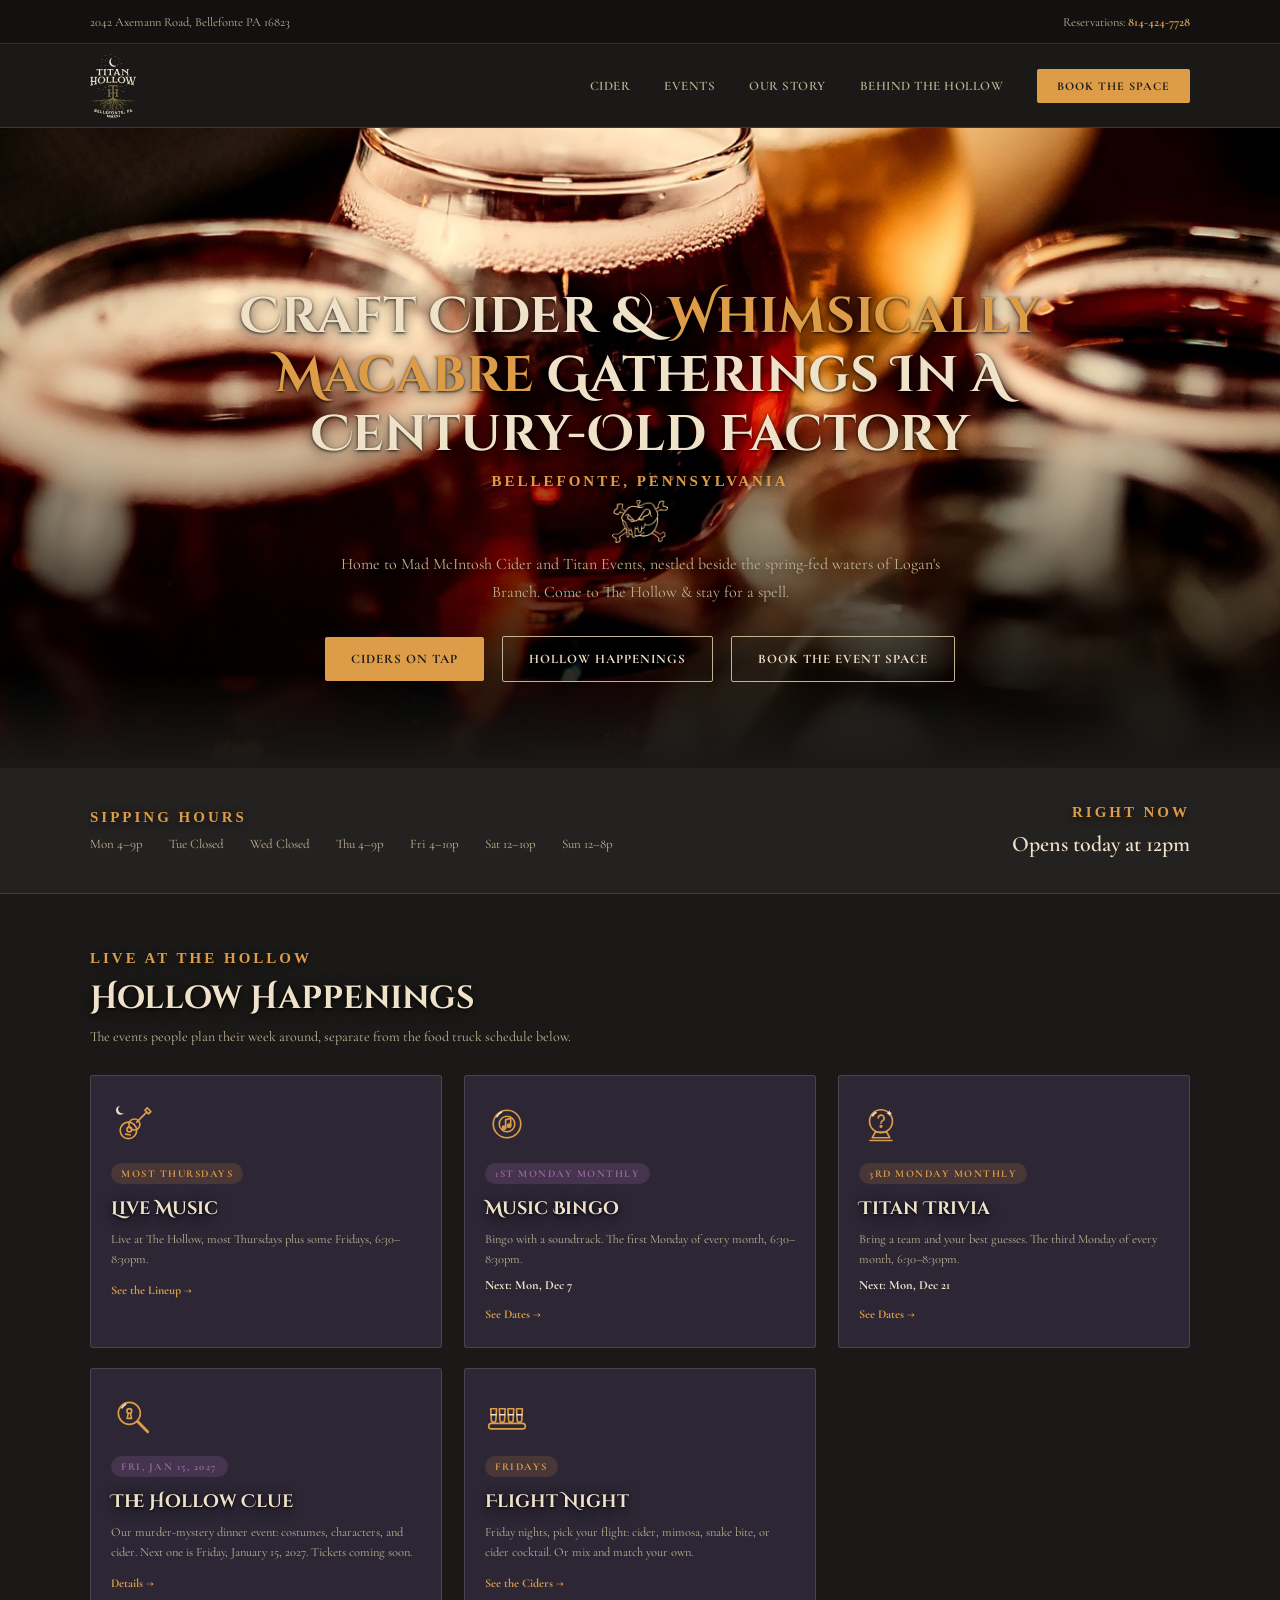
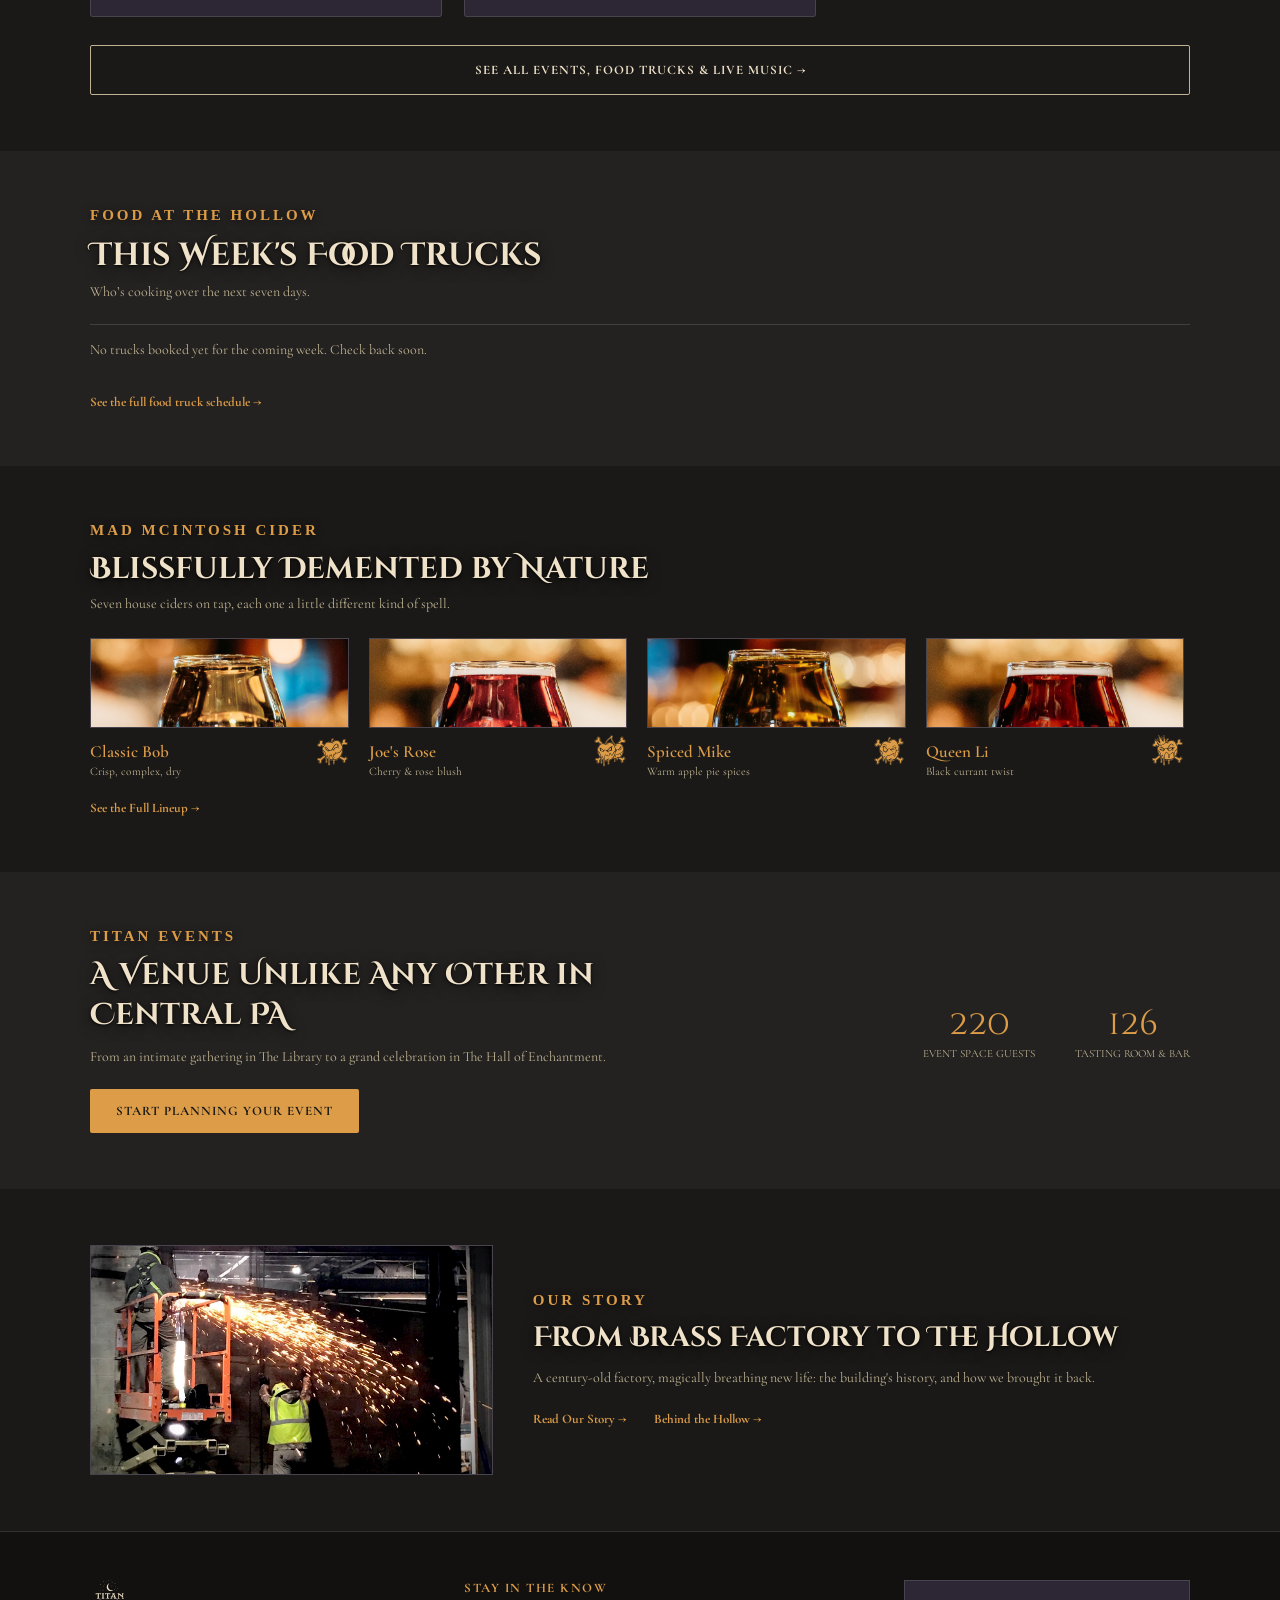
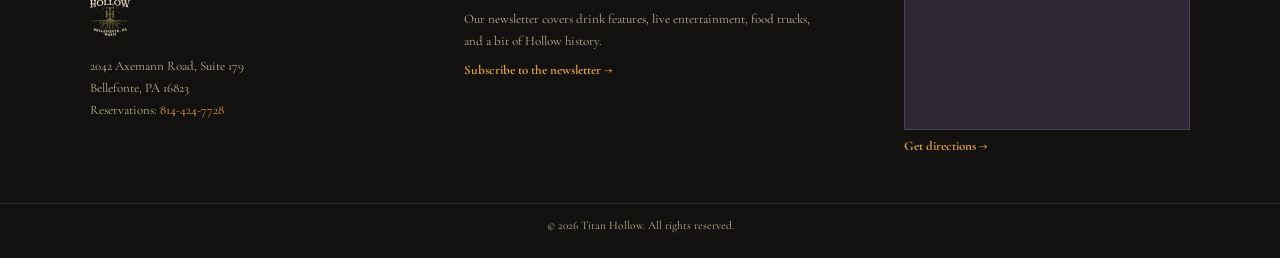
==== index.html @ 0eef4c67 "Food trucks: add Mama Martina's, Fatema's Kitchen, and Hearth & Harvest logos Co-Authored-By: Claude" ====
<!doctype html><html><head><meta charset="utf-8"><title>Titan Hollow | Home</title><meta name="robots" content="noindex, nofollow"><meta name="viewport" content="width=device-width, initial-scale=1">
    <style>
@import url('https://fonts.googleapis.com/css2?family=Cinzel+Decorative:wght@700&family=Cormorant+Garamond:ital,wght@0,400;0,600;1,400&family=IM+Fell+English+SC&display=swap');
* { box-sizing:border-box; margin:0; padding:0; }
html { background:#0d0d0c; }
body { font-family:'Cormorant Garamond', Georgia, serif; font-size:18px; background:#1a1917; color:#f0e2c9; width:1280px; margin:0 auto; }
.eyebrow { font-family:'IM Fell English SC', Georgia, serif; font-size:15px; letter-spacing:3px; text-transform:uppercase; color:#DC9C48; font-weight:700; margin-bottom:10px; text-shadow:0 2px 8px rgba(0,0,0,0.6); }
h1,h2,h3 { font-family:'Cinzel Decorative', Georgia, 'Times New Roman', serif; font-weight:700; color:#f0e2c9; text-shadow:0 3px 14px rgba(0,0,0,0.65), 0 1px 3px rgba(0,0,0,0.8); }
a { color:#DC9C48; text-decoration:none; }
.section { padding:56px 90px; overflow:hidden; }
.btn { display:inline-block; padding:14px 26px; border-radius:2px; font-size:13px; letter-spacing:1px; text-transform:uppercase; font-weight:700; cursor:pointer; }
.btn-solid { background:#DC9C48; color:#1a1917; }
.btn-outline { border:1.5px solid #BFB393; color:#f0e2c9; }
.tag { display:inline-block; font-size:10.5px; letter-spacing:1.5px; text-transform:uppercase; font-weight:700; padding:4px 10px; border-radius:20px; }
.tag-copper { background:rgba(201,133,62,0.18); color:#DC9C48; }
.tag-plum { background:rgba(154,102,166,0.22); color:#9A66A6; }
.imgbox { overflow:hidden; border:1px solid rgba(244,238,223,0.14); background:#2C2635; }
.imgbox img { width:100%; height:100%; object-fit:cover; display:block; }
.editnote { background:#DC9C48; color:#1a1917; text-align:center; font-size:12.5px; font-weight:700; padding:9px 20px; }
.editnote a { color:#1a1917; text-decoration:underline; }
</style><link rel="stylesheet" href="responsive.css"></head><body>
    <div style="height:44px; background:#121110; display:flex; align-items:center; justify-content:space-between;
                padding:0 90px; font-size:12.5px; color:#BFB393; border-bottom:1px solid rgba(244,238,223,0.14);">
      <div>2042 Axemann Road, Bellefonte PA 16823</div>
      <div>Reservations: <a href="tel:+18144247728" style="color:#DC9C48; font-weight:700;">814-424-7728</a></div>
    </div>
    <div style="height:84px; background:#1a1917; display:flex; align-items:center; justify-content:space-between;
                padding:0 90px; border-bottom:1px solid rgba(244,238,223,0.14);">
      <a href="home.html" style="display:flex; align-items:center;"><img src="images/titan-hollow-logo.svg" style="height:64px; width:auto;" alt="Titan Hollow"></a>
      <div style="display:flex; align-items:center;"><a href="cider.html" style="color:#BFB393; font-size:13px; letter-spacing:0.5px; text-transform:uppercase; font-weight:600; margin-right:34px;">Cider</a><a href="events.html" style="color:#BFB393; font-size:13px; letter-spacing:0.5px; text-transform:uppercase; font-weight:600; margin-right:34px;">Events</a><a href="our-story.html" style="color:#BFB393; font-size:13px; letter-spacing:0.5px; text-transform:uppercase; font-weight:600; margin-right:34px;">Our Story</a><a href="blog.html" style="color:#BFB393; font-size:13px; letter-spacing:0.5px; text-transform:uppercase; font-weight:600; margin-right:34px;">Behind the Hollow</a><a href="book.html" class="btn btn-solid" style="font-size:12px; padding:10px 20px;">Book the Space</a></div>
    </div>
<div style="position:relative; background-image:url('images/hero-home-warm.jpg'); background-size:cover; background-position:center; height:640px; padding:100px 90px 0;">
  <div style="position:absolute; inset:0; background:linear-gradient(180deg, rgba(0,0,0,0) 0%, rgba(0,0,0,0) 42%, rgba(0,0,0,0.82) 85%, #1a1917 100%);"></div>
  <div style="position:relative; text-align:center; max-width:820px; margin:60px auto 0;">
    <h1 style="font-size:50px; line-height:1.18; margin-bottom:8px;">
      Craft Cider &amp; <span style="color:#DC9C48;">Whimsically Macabre</span> Gatherings In A Century-Old Factory
    </h1>
    <div class="eyebrow" style="text-align:center; margin:6px 0 10px;">Bellefonte, Pennsylvania</div>
    <img src="images/mad-mcintosh-emblem-parchment.png" alt="" style="width:56px; height:auto; margin:0 auto 8px; display:block; filter:drop-shadow(0 3px 10px rgba(0,0,0,0.6));">
    <p style="font-size:16px; color:#BFB393; line-height:1.7; max-width:600px; margin:0 auto 30px; text-shadow:0 2px 8px rgba(0,0,0,0.6);">
      Home to Mad McIntosh Cider and Titan Events, nestled beside the spring-fed waters of Logan's Branch.
      Come to The Hollow &amp; stay for a spell.
    </p>
    <div>
      <a href="cider.html" class="btn btn-solid" style="margin-right:14px;">Ciders on Tap</a>
      <a href="events.html" class="btn btn-outline" style="margin-right:14px;">Hollow Happenings</a>
      <a href="book.html" class="btn btn-outline">Book the Event Space</a>
    </div>
  </div>
</div>
<div class="section" style="padding-top:40px; padding-bottom:36px;">
  <div class="eyebrow">Tickets On Sale</div>
  <h2 style="font-size:28px; margin-bottom:20px;">Don&rsquo;t Miss These Nights</h2>
  <div id="tickets-row" style="display:flex; flex-wrap:wrap; gap:20px 2%;"></div>
</div>
<div style="background:#242220; display:flex; align-items:center; padding:36px 90px; border-bottom:1px solid rgba(244,238,223,0.14);">
  <div style="width:50%;">
    <div class="eyebrow">Sipping Hours</div>
    <div style="display:flex; gap:26px; font-size:13px; color:#BFB393;">
      <div>Mon 4&ndash;9p</div><div>Tue Closed</div><div>Wed Closed</div>
      <div>Thu 4&ndash;9p</div><div>Fri 4&ndash;10p</div><div>Sat 12&ndash;10p</div><div>Sun 12&ndash;8p</div>
    </div>
  </div>
  <div style="width:50%; text-align:right;">
    <div class="eyebrow">Right Now</div>
    <div style="font-family:'Cormorant Garamond', Georgia, serif; font-weight:600; font-size:22px;" id="right-now">Open today until 9:00pm</div>
  </div>
</div>
<div class="section">
  <div class="eyebrow">Live at The Hollow</div>
  <h2 style="font-size:32px; margin-bottom:8px;">Hollow Happenings</h2>
  <p style="color:#BFB393; font-size:14px; margin-bottom:30px;">The events people plan their week around, separate from the food truck schedule below.</p>
  <div style="display:flex; gap:20px 2%; flex-wrap:wrap;">
    <div data-date="2026-10-24" style="width:32%; background:#2C2635; border:1px solid rgba(244,238,223,0.14); padding:26px 20px; border-radius:3px;">
      <img src="images/icons/cauldron.svg" alt="" style="width:44px; height:44px; display:block; margin-bottom:14px;">
      <span class="tag tag-plum">Sat, Oct 24</span>
      <h3 style="font-size:18px; margin:12px 0 8px;">A Very Mad Hollow-een Party</h3>
      <p style="font-size:12.5px; color:#BFB393; line-height:1.6; margin-bottom:14px;">The Hollow&rsquo;s biggest night of the year. Saturday, October 24, 6&ndash;10pm. Tickets $20, 21+.</p>
      <a href="https://order.rezku.com/titanhollow" target="_blank" rel="noopener" style="display:inline-block; font-size:12px; color:#DC9C48; font-weight:700; margin-right:16px;">Get Tickets &rarr;</a><a href="events.html#halloween" style="display:inline-block; font-size:12px; color:#DC9C48; font-weight:700;">Details &rarr;</a>
    </div>
    <div style="width:32%; background:#2C2635; border:1px solid rgba(244,238,223,0.14); padding:26px 20px; border-radius:3px;">
      <img src="images/icons/guitar.svg" alt="" style="width:44px; height:44px; display:block; margin-bottom:14px;">
      <span class="tag tag-copper">Most Thursdays</span>
      <h3 style="font-size:18px; margin:12px 0 8px;">Live Music</h3>
      <p style="font-size:12.5px; color:#BFB393; line-height:1.6; margin-bottom:14px;">Live at The Hollow, most Thursdays plus some Fridays, 6:30&ndash;8:30pm.</p>
      <a href="events.html#lineup" style="display:block; font-size:12px; color:#DC9C48; font-weight:700;">See the Lineup &rarr;</a>
    </div>
    <div data-recur="1" style="width:32%; background:#2C2635; border:1px solid rgba(244,238,223,0.14); padding:26px 20px; border-radius:3px;">
      <img src="images/icons/bingo.svg" alt="" style="width:44px; height:44px; display:block; margin-bottom:14px;">
      <span class="tag tag-plum">1st Monday Monthly</span>
      <h3 style="font-size:18px; margin:12px 0 8px;">Music Bingo</h3>
      <p style="font-size:12.5px; color:#BFB393; line-height:1.6; margin-bottom:14px;">Bingo with a soundtrack. The first Monday of every month, 6:30&ndash;8:30pm.</p><p class="next-date" style="font-size:12.5px; color:#f0e2c9; font-weight:700; margin:-6px 0 14px;"></p>
      <a href="events.html#upcoming" style="display:block; font-size:12px; color:#DC9C48; font-weight:700;">See Dates &rarr;</a>
    </div>
    <div data-recur="3" style="width:32%; background:#2C2635; border:1px solid rgba(244,238,223,0.14); padding:26px 20px; border-radius:3px;">
      <img src="images/icons/crystal-ball.svg" alt="" style="width:44px; height:44px; display:block; margin-bottom:14px;">
      <span class="tag tag-copper">3rd Monday Monthly</span>
      <h3 style="font-size:18px; margin:12px 0 8px;">Titan Trivia</h3>
      <p style="font-size:12.5px; color:#BFB393; line-height:1.6; margin-bottom:14px;">Bring a team and your best guesses. The third Monday of every month, 6:30&ndash;8:30pm.</p><p class="next-date" style="font-size:12.5px; color:#f0e2c9; font-weight:700; margin:-6px 0 14px;"></p>
      <a href="events.html#upcoming" style="display:block; font-size:12px; color:#DC9C48; font-weight:700;">See Dates &rarr;</a>
    </div>
    <div style="width:32%; background:#2C2635; border:1px solid rgba(244,238,223,0.14); padding:26px 20px; border-radius:3px;">
      <img src="images/icons/magnifier.svg" alt="" style="width:44px; height:44px; display:block; margin-bottom:14px;">
      <span class="tag tag-plum">Fri, Jan 15, 2027</span>
      <h3 style="font-size:18px; margin:12px 0 8px;">The Hollow Clue</h3>
      <p style="font-size:12.5px; color:#BFB393; line-height:1.6; margin-bottom:14px;">Our murder-mystery dinner event: costumes, characters, and cider. Next one is Friday, January 15, 2027. Tickets coming soon.</p>
      <a href="events.html#upcoming" style="display:block; font-size:12px; color:#DC9C48; font-weight:700;">Details &rarr;</a>
    </div>
    <div style="width:32%; background:#2C2635; border:1px solid rgba(244,238,223,0.14); padding:26px 20px; border-radius:3px;">
      <img src="images/icons/flight.svg" alt="" style="width:44px; height:44px; display:block; margin-bottom:14px;">
      <span class="tag tag-copper">Fridays</span>
      <h3 style="font-size:18px; margin:12px 0 8px;">Flight Night</h3>
      <p style="font-size:12.5px; color:#BFB393; line-height:1.6; margin-bottom:14px;">Friday nights, pick your flight: cider, mimosa, snake bite, or cider cocktail. Or mix and match your own.</p>
      <a href="cider.html" style="display:block; font-size:12px; color:#DC9C48; font-weight:700;">See the Ciders &rarr;</a>
    </div>
  </div>
  <a href="events.html" class="btn btn-outline" style="display:block; text-align:center; margin-top:28px; padding:16px;">See All Events, Food Trucks &amp; Live Music &rarr;</a>
</div>
<script>
/* Fill in the next date for monthly events: data-recur="1" = 1st Monday, "3" = 3rd Monday. */
(function(){
  var t = new Date(new Date().toLocaleString('en-US',{timeZone:'America/New_York'}));
  var today = new Date(t.getFullYear(), t.getMonth(), t.getDate());
  function nthMonday(y, m, n){ var d = new Date(y, m, 1); d.setDate(1 + ((8 - d.getDay()) % 7) + (n - 1) * 7); return d; }
  document.querySelectorAll('[data-recur]').forEach(function(card){
    var n = +card.getAttribute('data-recur'), y = today.getFullYear(), m = today.getMonth(), d = nthMonday(y, m, n);
    if (d < today) d = nthMonday(y, m + 1, n);
    var label = d.getTime() === today.getTime() ? 'Tonight' : d.toLocaleDateString('en-US', {weekday:'short', month:'short', day:'numeric'});
    card.querySelector('.next-date').textContent = 'Next: ' + label;
  });
  var ymd = today.getFullYear() + '-' + String(today.getMonth()+1).padStart(2,'0') + '-' + String(today.getDate()).padStart(2,'0');
  document.querySelectorAll('.section > div > [data-date]').forEach(function(el){ if (el.getAttribute('data-date') < ymd) el.style.display = 'none'; });
})();
</script>
<div class="section" style="background:#242220;" id="food-trucks">
  <div class="eyebrow">Food at The Hollow</div>
  <h2 style="font-size:32px; margin-bottom:6px;">This Week's Food Trucks</h2>
  <p style="color:#BFB393; font-size:14px; margin-bottom:24px;">Who&rsquo;s cooking over the next seven days.</p>
  <div style="border-top:1px solid rgba(244,238,223,0.14);">
    <div data-logo="images/truck-gourmet-griddle.jpg" data-date="2026-10-01" style="display:flex; align-items:center; padding:16px 0; border-bottom:1px solid rgba(244,238,223,0.14);">
      <div style="width:20%; font-size:12px; color:#BFB393; text-transform:uppercase; letter-spacing:1px;">Thu, Oct 1</div>
      <div style="width:55%; font-size:16px; font-weight:700; color:#f0e2c9;"><a href="https://gourmetgriddleco.com/" target="_blank" rel="noopener" style="color:#f0e2c9;">Gourmet Griddle Co. <span style="font-size:12px; color:#DC9C48;">&#8599;</span></a></div>
      <div style="width:25%; font-size:13px; color:#BFB393; text-align:right;">4&ndash;8pm</div>
    </div>
    <div data-logo="images/truck-gourmet-griddle.jpg" data-date="2026-10-02" style="display:flex; align-items:center; padding:16px 0; border-bottom:1px solid rgba(244,238,223,0.14);">
      <div style="width:20%; font-size:12px; color:#BFB393; text-transform:uppercase; letter-spacing:1px;">Fri, Oct 2</div>
      <div style="width:55%; font-size:16px; font-weight:700; color:#f0e2c9;"><a href="https://gourmetgriddleco.com/" target="_blank" rel="noopener" style="color:#f0e2c9;">Gourmet Griddle Co. <span style="font-size:12px; color:#DC9C48;">&#8599;</span></a></div>
      <div style="width:25%; font-size:13px; color:#BFB393; text-align:right;">4&ndash;8:30pm</div>
    </div>
    <div data-logo="images/truck-gourmet-griddle.jpg" data-date="2026-10-03" style="display:flex; align-items:center; padding:16px 0; border-bottom:1px solid rgba(244,238,223,0.14);">
      <div style="width:20%; font-size:12px; color:#BFB393; text-transform:uppercase; letter-spacing:1px;">Sat, Oct 3</div>
      <div style="width:55%; font-size:16px; font-weight:700; color:#f0e2c9;"><a href="https://gourmetgriddleco.com/" target="_blank" rel="noopener" style="color:#f0e2c9;">Gourmet Griddle Co. <span style="font-size:12px; color:#DC9C48;">&#8599;</span></a></div>
      <div style="width:25%; font-size:13px; color:#BFB393; text-align:right;">12&ndash;9pm</div>
    </div>
    <div data-logo="images/truck-gourmet-griddle.jpg" data-date="2026-10-04" style="display:flex; align-items:center; padding:16px 0; border-bottom:1px solid rgba(244,238,223,0.14);">
      <div style="width:20%; font-size:12px; color:#BFB393; text-transform:uppercase; letter-spacing:1px;">Sun, Oct 4</div>
      <div style="width:55%; font-size:16px; font-weight:700; color:#f0e2c9;"><a href="https://gourmetgriddleco.com/" target="_blank" rel="noopener" style="color:#f0e2c9;">Gourmet Griddle Co. <span style="font-size:12px; color:#DC9C48;">&#8599;</span></a></div>
      <div style="width:25%; font-size:13px; color:#BFB393; text-align:right;">12&ndash;6pm</div>
    </div>
    <div data-logo="images/truck-gourmet-griddle.jpg" data-date="2026-10-05" style="display:flex; align-items:center; padding:16px 0; border-bottom:1px solid rgba(244,238,223,0.14);">
      <div style="width:20%; font-size:12px; color:#BFB393; text-transform:uppercase; letter-spacing:1px;">Mon, Oct 5</div>
      <div style="width:55%; font-size:16px; font-weight:700; color:#f0e2c9;"><a href="https://gourmetgriddleco.com/" target="_blank" rel="noopener" style="color:#f0e2c9;">Gourmet Griddle Co. <span style="font-size:12px; color:#DC9C48;">&#8599;</span></a></div>
      <div style="width:25%; font-size:13px; color:#BFB393; text-align:right;">4&ndash;8:30pm</div>
    </div>
    <div data-logo="images/truck-mama-martinas.jpg" data-date="2026-10-08" style="display:flex; align-items:center; padding:16px 0; border-bottom:1px solid rgba(244,238,223,0.14);">
      <div style="width:20%; font-size:12px; color:#BFB393; text-transform:uppercase; letter-spacing:1px;">Thu, Oct 8</div>
      <div style="width:55%; font-size:16px; font-weight:700; color:#f0e2c9;"><a href="https://www.facebook.com/p/Mama-Martinas-LLC-61567149704182/" target="_blank" rel="noopener" style="color:#f0e2c9;">Mama Martina&rsquo;s <span style="font-size:12px; color:#DC9C48;">&#8599;</span></a></div>
      <div style="width:25%; font-size:13px; color:#BFB393; text-align:right;">4&ndash;9pm</div>
    </div>
    <div data-logo="images/truck-mama-martinas.jpg" data-date="2026-10-09" style="display:flex; align-items:center; padding:16px 0; border-bottom:1px solid rgba(244,238,223,0.14);">
      <div style="width:20%; font-size:12px; color:#BFB393; text-transform:uppercase; letter-spacing:1px;">Fri, Oct 9</div>
      <div style="width:55%; font-size:16px; font-weight:700; color:#f0e2c9;"><a href="https://www.facebook.com/p/Mama-Martinas-LLC-61567149704182/" target="_blank" rel="noopener" style="color:#f0e2c9;">Mama Martina&rsquo;s <span style="font-size:12px; color:#DC9C48;">&#8599;</span></a></div>
      <div style="width:25%; font-size:13px; color:#BFB393; text-align:right;">4&ndash;9pm</div>
    </div>
    <div data-logo="images/truck-fatemas-kitchen.jpg" data-date="2026-10-10" style="display:flex; align-items:center; padding:16px 0; border-bottom:1px solid rgba(244,238,223,0.14);">
      <div style="width:20%; font-size:12px; color:#BFB393; text-transform:uppercase; letter-spacing:1px;">Sat, Oct 10</div>
      <div style="width:55%; font-size:16px; font-weight:700; color:#f0e2c9;"><a href="https://www.facebook.com/p/Fatemas-Kitchen-61567708496207/" target="_blank" rel="noopener" style="color:#f0e2c9;">Fatema&rsquo;s Kitchen <span style="font-size:12px; color:#DC9C48;">&#8599;</span></a></div>
      <div style="width:25%; font-size:13px; color:#BFB393; text-align:right;">12&ndash;8pm</div>
    </div>
    <div data-logo="images/truck-gourmet-griddle.jpg" data-date="2026-10-12" style="display:flex; align-items:center; padding:16px 0; border-bottom:1px solid rgba(244,238,223,0.14);">
      <div style="width:20%; font-size:12px; color:#BFB393; text-transform:uppercase; letter-spacing:1px;">Mon, Oct 12</div>
      <div style="width:55%; font-size:16px; font-weight:700; color:#f0e2c9;"><a href="https://gourmetgriddleco.com/" target="_blank" rel="noopener" style="color:#f0e2c9;">Gourmet Griddle Co. <span style="font-size:12px; color:#DC9C48;">&#8599;</span></a></div>
      <div style="width:25%; font-size:13px; color:#BFB393; text-align:right;">4&ndash;9pm</div>
    </div>
    <div data-date="2026-10-15" style="display:flex; align-items:center; padding:16px 0; border-bottom:1px solid rgba(244,238,223,0.14);">
      <div style="width:20%; font-size:12px; color:#BFB393; text-transform:uppercase; letter-spacing:1px;">Thu, Oct 15</div>
      <div style="width:55%; font-size:16px; font-weight:700; color:#f0e2c9;">Slim&rsquo;s Kitchen</div>
      <div style="width:25%; font-size:13px; color:#BFB393; text-align:right;">5&ndash;9pm</div>
    </div>
    <div data-logo="images/truck-fatemas-kitchen.jpg" data-date="2026-10-17" style="display:flex; align-items:center; padding:16px 0; border-bottom:1px solid rgba(244,238,223,0.14);">
      <div style="width:20%; font-size:12px; color:#BFB393; text-transform:uppercase; letter-spacing:1px;">Sat, Oct 17</div>
      <div style="width:55%; font-size:16px; font-weight:700; color:#f0e2c9;"><a href="https://www.facebook.com/p/Fatemas-Kitchen-61567708496207/" target="_blank" rel="noopener" style="color:#f0e2c9;">Fatema&rsquo;s Kitchen <span style="font-size:12px; color:#DC9C48;">&#8599;</span></a></div>
      <div style="width:25%; font-size:13px; color:#BFB393; text-align:right;">12&ndash;5pm</div>
    </div>
    <div data-logo="images/truck-gourmet-griddle.jpg" data-date="2026-10-18" style="display:flex; align-items:center; padding:16px 0; border-bottom:1px solid rgba(244,238,223,0.14);">
      <div style="width:20%; font-size:12px; color:#BFB393; text-transform:uppercase; letter-spacing:1px;">Sun, Oct 18</div>
      <div style="width:55%; font-size:16px; font-weight:700; color:#f0e2c9;"><a href="https://gourmetgriddleco.com/" target="_blank" rel="noopener" style="color:#f0e2c9;">Gourmet Griddle Co. <span style="font-size:12px; color:#DC9C48;">&#8599;</span></a></div>
      <div style="width:25%; font-size:13px; color:#BFB393; text-align:right;">12&ndash;6pm</div>
    </div>
    <div data-logo="images/truck-gourmet-griddle.jpg" data-date="2026-10-19" style="display:flex; align-items:center; padding:16px 0; border-bottom:1px solid rgba(244,238,223,0.14);">
      <div style="width:20%; font-size:12px; color:#BFB393; text-transform:uppercase; letter-spacing:1px;">Mon, Oct 19</div>
      <div style="width:55%; font-size:16px; font-weight:700; color:#f0e2c9;"><a href="https://gourmetgriddleco.com/" target="_blank" rel="noopener" style="color:#f0e2c9;">Gourmet Griddle Co. <span style="font-size:12px; color:#DC9C48;">&#8599;</span></a></div>
      <div style="width:25%; font-size:13px; color:#BFB393; text-align:right;">4&ndash;9pm</div>
    </div>
    <div data-date="2026-10-22" style="display:flex; align-items:center; padding:16px 0; border-bottom:1px solid rgba(244,238,223,0.14);">
      <div style="width:20%; font-size:12px; color:#BFB393; text-transform:uppercase; letter-spacing:1px;">Thu, Oct 22</div>
      <div style="width:55%; font-size:16px; font-weight:700; color:#f0e2c9;">Slim&rsquo;s Kitchen</div>
      <div style="width:25%; font-size:13px; color:#BFB393; text-align:right;">5&ndash;9pm</div>
    </div>
    <div data-date="2026-10-23" style="display:flex; align-items:center; padding:16px 0; border-bottom:1px solid rgba(244,238,223,0.14);">
      <div style="width:20%; font-size:12px; color:#BFB393; text-transform:uppercase; letter-spacing:1px;">Fri, Oct 23</div>
      <div style="width:55%; font-size:16px; font-weight:700; color:#f0e2c9;">Slim&rsquo;s Kitchen</div>
      <div style="width:25%; font-size:13px; color:#BFB393; text-align:right;">5&ndash;9pm</div>
    </div>
    <div data-date="2026-10-24" style="display:flex; align-items:center; padding:16px 0; border-bottom:1px solid rgba(244,238,223,0.14);">
      <div style="width:20%; font-size:12px; color:#BFB393; text-transform:uppercase; letter-spacing:1px;">Sat, Oct 24</div>
      <div style="width:55%; font-size:16px; font-weight:700; color:#f0e2c9;"><a href="https://www.mainebayandberry.com/" target="_blank" rel="noopener" style="color:#f0e2c9;">Maine Bay &amp; Berry Co. <span style="font-size:12px; color:#DC9C48;">&#8599;</span></a></div>
      <div style="width:25%; font-size:13px; color:#BFB393; text-align:right;">6&ndash;10pm</div>
    </div>
    <div data-logo="images/truck-bbq-by-clem.jpg" data-date="2026-10-24" style="display:flex; align-items:center; padding:16px 0; border-bottom:1px solid rgba(244,238,223,0.14);">
      <div style="width:20%; font-size:12px; color:#BFB393; text-transform:uppercase; letter-spacing:1px;">Sat, Oct 24</div>
      <div style="width:55%; font-size:16px; font-weight:700; color:#f0e2c9;"><a href="https://www.facebook.com/ClemsPub/" target="_blank" rel="noopener" style="color:#f0e2c9;">BBQ by Clem <span style="font-size:12px; color:#DC9C48;">&#8599;</span></a></div>
      <div style="width:25%; font-size:13px; color:#BFB393; text-align:right;">6&ndash;10pm</div>
    </div>
    <div data-logo="images/truck-gourmet-griddle.jpg" data-date="2026-10-25" style="display:flex; align-items:center; padding:16px 0; border-bottom:1px solid rgba(244,238,223,0.14);">
      <div style="width:20%; font-size:12px; color:#BFB393; text-transform:uppercase; letter-spacing:1px;">Sun, Oct 25</div>
      <div style="width:55%; font-size:16px; font-weight:700; color:#f0e2c9;"><a href="https://gourmetgriddleco.com/" target="_blank" rel="noopener" style="color:#f0e2c9;">Gourmet Griddle Co. <span style="font-size:12px; color:#DC9C48;">&#8599;</span></a></div>
      <div style="width:25%; font-size:13px; color:#BFB393; text-align:right;">12&ndash;6pm</div>
    </div>
    <div data-logo="images/truck-gourmet-griddle.jpg" data-date="2026-10-26" style="display:flex; align-items:center; padding:16px 0; border-bottom:1px solid rgba(244,238,223,0.14);">
      <div style="width:20%; font-size:12px; color:#BFB393; text-transform:uppercase; letter-spacing:1px;">Mon, Oct 26</div>
      <div style="width:55%; font-size:16px; font-weight:700; color:#f0e2c9;"><a href="https://gourmetgriddleco.com/" target="_blank" rel="noopener" style="color:#f0e2c9;">Gourmet Griddle Co. <span style="font-size:12px; color:#DC9C48;">&#8599;</span></a></div>
      <div style="width:25%; font-size:13px; color:#BFB393; text-align:right;">4&ndash;8:30pm</div>
    </div>
    <div data-logo="images/truck-twisted-whisk.png" data-logo-bg="#f0e2c9" data-date="2026-10-29" style="display:flex; align-items:center; padding:16px 0; border-bottom:1px solid rgba(244,238,223,0.14);">
      <div style="width:20%; font-size:12px; color:#BFB393; text-transform:uppercase; letter-spacing:1px;">Thu, Oct 29</div>
      <div style="width:55%; font-size:16px; font-weight:700; color:#f0e2c9;"><a href="https://twistedwhiskcatering.com/" target="_blank" rel="noopener" style="color:#f0e2c9;">Twisted Whisk <span style="font-size:12px; color:#DC9C48;">&#8599;</span></a></div>
      <div style="width:25%; font-size:13px; color:#BFB393; text-align:right;">4&ndash;9pm</div>
    </div>
    <div data-logo="images/truck-hearth-harvest.jpg" data-date="2026-10-30" style="display:flex; align-items:center; padding:16px 0; border-bottom:1px solid rgba(244,238,223,0.14);">
      <div style="width:20%; font-size:12px; color:#BFB393; text-transform:uppercase; letter-spacing:1px;">Fri, Oct 30</div>
      <div style="width:55%; font-size:16px; font-weight:700; color:#f0e2c9;"><a href="https://www.facebook.com/p/Hearth-Harvest-100057587523928/" target="_blank" rel="noopener" style="color:#f0e2c9;">Hearth &amp; Harvest <span style="font-size:12px; color:#DC9C48;">&#8599;</span></a></div>
      <div style="width:25%; font-size:13px; color:#BFB393; text-align:right;">4&ndash;9pm</div>
    </div>
    <div data-logo="images/truck-fatemas-kitchen.jpg" data-date="2026-10-31" style="display:flex; align-items:center; padding:16px 0; border-bottom:1px solid rgba(244,238,223,0.14);">
      <div style="width:20%; font-size:12px; color:#BFB393; text-transform:uppercase; letter-spacing:1px;">Sat, Oct 31</div>
      <div style="width:55%; font-size:16px; font-weight:700; color:#f0e2c9;"><a href="https://www.facebook.com/p/Fatemas-Kitchen-61567708496207/" target="_blank" rel="noopener" style="color:#f0e2c9;">Fatema&rsquo;s Kitchen <span style="font-size:12px; color:#DC9C48;">&#8599;</span></a></div>
      <div style="width:25%; font-size:13px; color:#BFB393; text-align:right;">12&ndash;7pm</div>
    </div>
  </div>
  <p id="no-trucks" style="display:none; color:#BFB393; font-size:14px; padding:16px 0;">No trucks booked yet for the coming week. Check back soon.</p>
  <a href="events.html#food-trucks" style="display:block; margin-top:20px; font-size:13px; color:#DC9C48; font-weight:700;">See the full food truck schedule &rarr;</a>
</div>
<script>
/* Show only trucks from today through the next 6 days (Eastern time). */
(function(){
  function ymd(d){ return d.getFullYear() + '-' + String(d.getMonth()+1).padStart(2,'0') + '-' + String(d.getDate()).padStart(2,'0'); }
  var t = new Date(new Date().toLocaleString('en-US',{timeZone:'America/New_York'}));
  var end = new Date(t); end.setDate(t.getDate() + 6);
  var from = ymd(t), to = ymd(end), shown = 0;
  document.querySelectorAll('#food-trucks [data-date]').forEach(function(el){
    var d = el.getAttribute('data-date');
    if (d < from || d > to) el.style.display = 'none'; else shown++;
  });
  if (!shown) document.getElementById('no-trucks').style.display = 'block';
})();
</script>
<div class="section">
  <div class="eyebrow">Mad McIntosh Cider</div>
  <h2 style="font-size:30px; margin-bottom:6px;">Blissfully Demented by Nature</h2>
  <p style="color:#BFB393; font-size:14px; margin-bottom:26px; max-width:620px;">Seven house ciders on tap, each one a little different kind of spell.</p>
  <div style="display:flex; gap:20px;">
    
    <div style="width:23.5%;">
      <div class="imgbox" style="height:90px; margin-bottom:10px;"><img src="images/cider-classic-bob.jpg" alt="A glass of Classic Bob"></div>
      <div style="font-family:'Cormorant Garamond', Georgia, serif; font-weight:600; font-size:17px; color:#DC9C48; display:flex; align-items:center; justify-content:space-between; gap:8px; white-space:nowrap;">Classic Bob<img class="cider-mark" src="images/cider-icons-outline/classic-bob.svg" alt="" style="height:34px; flex:0 0 auto; margin:-4px 0;"></div>
      <div style="font-size:11.5px; color:#BFB393;">Crisp, complex, dry</div>
    </div>
    
    <div style="width:23.5%;">
      <div class="imgbox" style="height:90px; margin-bottom:10px;"><img src="images/cider-joes-rose.jpg" alt="A glass of Joe's Rose"></div>
      <div style="font-family:'Cormorant Garamond', Georgia, serif; font-weight:600; font-size:17px; color:#DC9C48; display:flex; align-items:center; justify-content:space-between; gap:8px; white-space:nowrap;">Joe's Rose<img class="cider-mark" src="images/cider-icons-outline/joes-rose.svg" alt="" style="height:34px; flex:0 0 auto; margin:-4px 0;"></div>
      <div style="font-size:11.5px; color:#BFB393;">Cherry &amp; rose blush</div>
    </div>
    
    <div style="width:23.5%;">
      <div class="imgbox" style="height:90px; margin-bottom:10px;"><img src="images/cider-spiced-mike.jpg" alt="A glass of Spiced Mike"></div>
      <div style="font-family:'Cormorant Garamond', Georgia, serif; font-weight:600; font-size:17px; color:#DC9C48; display:flex; align-items:center; justify-content:space-between; gap:8px; white-space:nowrap;">Spiced Mike<img class="cider-mark" src="images/cider-icons-outline/spiced-mike.svg" alt="" style="height:34px; flex:0 0 auto; margin:-4px 0;"></div>
      <div style="font-size:11.5px; color:#BFB393;">Warm apple pie spices</div>
    </div>
    
    <div style="width:23.5%;">
      <div class="imgbox" style="height:90px; margin-bottom:10px;"><img src="images/cider-queen-li.jpg" alt="A glass of Queen Li"></div>
      <div style="font-family:'Cormorant Garamond', Georgia, serif; font-weight:600; font-size:17px; color:#DC9C48; display:flex; align-items:center; justify-content:space-between; gap:8px; white-space:nowrap;">Queen Li<img class="cider-mark" src="images/cider-icons-outline/queen-li.svg" alt="" style="height:34px; flex:0 0 auto; margin:-4px 0;"></div>
      <div style="font-size:11.5px; color:#BFB393;">Black currant twist</div>
    </div>
  </div>
  <div style="margin-top:22px; font-size:13px; color:#DC9C48; font-weight:700;"><a href="cider.html">See the Full Lineup &rarr;</a></div>
</div>
<div class="section" style="background:#242220; display:flex; justify-content:space-between; align-items:center;">
  <div style="width:55%;">
    <div class="eyebrow">Titan Events</div>
    <h2 style="font-size:30px; margin-bottom:10px;">A Venue Unlike Any Other in Central PA</h2>
    <p style="color:#BFB393; font-size:14px; line-height:1.7; margin-bottom:20px;">From an intimate gathering in The Library to a grand celebration in The Hall of Enchantment.</p>
    <a href="book.html" class="btn btn-solid">Start Planning Your Event</a>
  </div>
  <div style="display:flex; gap:40px;">
    <div style="text-align:center;"><div style="font-family:'Cinzel Decorative', Georgia, serif; font-size:34px; color:#DC9C48;">220</div><div style="font-size:11px; color:#BFB393; text-transform:uppercase;">Event Space Guests</div></div>
    <div style="text-align:center;"><div style="font-family:'Cinzel Decorative', Georgia, serif; font-size:34px; color:#DC9C48;">126</div><div style="font-size:11px; color:#BFB393; text-transform:uppercase;">Tasting Room &amp; Bar</div></div>
  </div>
</div>
<div class="section" style="display:flex; gap:40px; align-items:center;">
  <div class="imgbox" style="height:230px; width:38%;"><img src="images/story-teaser.jpg" alt=""></div>
  <div style="width:62%;">
    <div class="eyebrow">Our Story</div>
    <h2 style="font-size:28px; margin-bottom:10px;">From Brass Factory to The Hollow</h2>
    <p style="color:#BFB393; font-size:14px; line-height:1.7; margin-bottom:16px;">A century-old factory, magically breathing new life: the building's history, and how we brought it back.</p>
    <a href="our-story.html" style="font-size:13px; color:#DC9C48; font-weight:700; margin-right:24px;">Read Our Story &rarr;</a>
    <a href="blog.html" style="font-size:13px; color:#DC9C48; font-weight:700;">Behind the Hollow &rarr;</a>
  </div>
</div>
    <div style="padding:48px 90px; background:#121110; display:flex; justify-content:space-between; border-top:1px solid rgba(244,238,223,0.14);">
      <div style="width:26%;">
        <img src="images/titan-hollow-logo.svg" style="height:56px; width:auto; margin-bottom:14px;" alt="Titan Hollow">
        <div style="font-size:13px; color:#BFB393; line-height:1.7;">2042 Axemann Road, Suite 179<br>Bellefonte, PA 16823<br>Reservations: <a href="tel:+18144247728">814-424-7728</a></div>
      </div>
      <div style="width:32%;">
        <div style="font-size:13px; color:#DC9C48; text-transform:uppercase; letter-spacing:1.5px; font-weight:700; margin-bottom:12px;">Stay in the Know</div>
        <div style="font-size:13px; color:#BFB393; line-height:1.7; margin-bottom:10px;">Our newsletter covers drink features, live entertainment, food trucks, and a bit of Hollow history.</div>
        <a href="https://mailchi.mp/titanhollow/60pbl9o3km" target="_blank" rel="noopener" style="display:block; font-size:13px; color:#DC9C48; font-weight:700;">Subscribe to the newsletter &rarr;</a>
      </div>
      <div style="width:26%;"><div class="imgbox map" style="height:150px;"><iframe title="Map to Titan Hollow" src="https://www.google.com/maps/embed?origin=mfe&amp;pb=!1m2!2m1!1sTitan+Hollow,+2042+Axemann+Road,+Bellefonte,+PA+16823" style="width:100%; height:100%; border:0; display:block;" loading="lazy" referrerpolicy="no-referrer-when-downgrade" allowfullscreen></iframe></div><a href="https://www.google.com/maps/dir/?api=1&amp;destination=Titan+Hollow,+2042+Axemann+Road,+Bellefonte,+PA+16823" target="_blank" rel="noopener" style="display:inline-block; margin-top:8px; font-size:13px; font-weight:700;">Get directions &rarr;</a></div>
    </div>
    <div style="background:#121110; text-align:center; font-size:11.5px; color:#BFB393; padding:14px 0 26px; border-top:1px solid rgba(244,238,223,0.14);">&copy; 2026 Titan Hollow. All rights reserved.</div>
    <script>
/* Sipping hours, in 24h time. Edit here if hours change. null = closed. */
(function(){
  var HOURS = { 0:[12,20], 1:[16,21], 2:null, 3:null, 4:[16,21], 5:[16,22], 6:[12,22] };
  var DAYS = ['Sunday','Monday','Tuesday','Wednesday','Thursday','Friday','Saturday'];
  function fmt(h){ var ap = h>=12 ? 'pm' : 'am'; var h12 = h%12 || 12; return h12 + ap; }
  var now = new Date(new Date().toLocaleString('en-US',{timeZone:'America/New_York'}));
  var day = now.getDay(), hr = now.getHours() + now.getMinutes()/60;
  var today = HOURS[day], msg;
  if (today && hr >= today[0] && hr < today[1]) {
    msg = 'Open now until ' + fmt(today[1]);
  } else if (today && hr < today[0]) {
    msg = 'Opens today at ' + fmt(today[0]);
  } else {
    for (var i = 1; i <= 7; i++) {
      var d = (day + i) % 7;
      if (HOURS[d]) { msg = 'Closed now &middot; Opens ' + (i === 1 ? 'tomorrow' : DAYS[d]) + ' at ' + fmt(HOURS[d][0]); break; }
    }
  }
  var el = document.getElementById('right-now');
  if (el && msg) el.innerHTML = msg;
})();
</script>
<script src="site.js"></script>
</body></html>
---- responsive.css ----
/* Lets the fixed 1280px mockup shrink to fit tablets and phones. */
html, body { overflow-x:hidden; }
body { width:auto !important; max-width:1280px; }
img { max-width:100%; }
.cider-lineup a img { transition:transform .2s ease; }
.cider-lineup a:hover img { transform:translateY(-4px) rotate(-3deg); }
/* Sipping hours: keep each day on one line, wrap the row instead */
[style*="gap:26px; font-size:13px"] { flex-wrap:wrap; row-gap:6px; }
[style*="gap:26px; font-size:13px"] > div { white-space:nowrap; }
[style*="width:600px"], [style*="width:620px"], [style*="width:640px"],
[style*="width:700px"], [style*="width:760px"], [style*="width:820px"],
[style*="width:1280px"] { max-width:100%; }

/* Cider cards two per row until there is room for four */
@media (min-width:761px) and (max-width:1000px) {
  [id^="cider-"][style*="width:23.5%"] { width:48% !important; }
}

/* Tablet and small laptop: pull in the wide side margins */
@media (max-width:1100px) {
  [style*="padding:0 90px"] { padding-left:40px !important; padding-right:40px !important; }
  .section, [style*="px 90px"], [style*="0 90px"] { padding-left:40px !important; padding-right:40px !important; }
}

/* Phone */
@media (max-width:760px) {
  body { font-size:16px; }
  [style*="padding:0 90px"], .section, [style*="px 90px"], [style*="0 90px"] { padding-left:18px !important; padding-right:18px !important; }
  [style*="padding:180px"] { padding-top:110px !important; }
  [style*="padding:100px"] { padding-top:60px !important; }

  /* Rows stack instead of squeezing side by side */
  [style*="display:flex"] { flex-wrap:wrap !important; row-gap:14px; height:auto !important; }
  [style*="display:flex"] > [style*="width:"]:not([style*="width:150px"]):not([style*="width:130px"]):not([style*="width:56px"]):not([style*="width:16px"]):not([style*="width:13%"]) { width:100% !important; flex:1 1 100% !important; }
  /* Small items (hours, day-by-day schedule, tags) stay in compact rows */
  [style*="display:flex"] > [style*="width:13.7%"],
  [style*="display:flex"] > [style*="width:16%"] { width:30% !important; flex:1 1 30% !important; min-height:0 !important; }

  /* Schedule rows: date and hours on one line, name underneath */
  #food-trucks [data-date], #upcoming [data-date] { row-gap:2px !important; padding:12px 0 !important; }
  #food-trucks [data-date] > div:nth-child(1), #upcoming [data-date] > div:nth-child(1) { width:60% !important; flex:1 1 60% !important; order:1; }
  #food-trucks [data-date] > div:nth-child(3), #upcoming [data-date] > div:nth-child(3) { width:40% !important; flex:1 1 40% !important; order:2; }
  #food-trucks [data-date] > div:nth-child(2), #upcoming [data-date] > div:nth-child(2) { order:3; }

  .truck-card { width:48% !important; flex:0 0 48% !important; max-width:48% !important; }
  #halloween [style*="width:34%"], #hollow-queen [style*="width:34%"] { width:70% !important; flex:0 0 70% !important; margin:0 auto; }
  #halloween > div, #hollow-queen > div { padding:20px !important; }
  .ticket-card { width:100% !important; flex:1 1 100% !important; flex-wrap:nowrap !important; }
  .ticket-card > a { width:90px !important; flex:0 0 90px !important; }
  .ticket-card > a img { width:90px !important; height:90px !important; }
  .ticket-card > div { width:auto !important; flex:1 1 auto !important; }
  .announce-bar { font-size:13px !important; }
  .cider-lineup[style] > a[style] { width:30% !important; flex:0 0 30% !important; margin-bottom:10px; }
  .cider-lineup[style] { justify-content:center !important; flex-wrap:wrap !important; }
  .mm-arch { max-width:240px; margin:10px auto 0 !important; }
  /* Photos keep a sensible height once full width */
  .imgbox { height:240px !important; }
  .imgbox.map { height:200px !important; }
  .imgbox.poster { height:auto !important; }
  #lineup [style*="width:32%"] { width:48% !important; flex:1 1 48% !important; }
  [style*="height:640px"], [style*="height:480px"], [style*="height:420px"] { height:auto !important; min-height:420px; }

  /* Headings scale down */
  h1 { font-size:34px !important; line-height:1.15 !important; }
  h2 { font-size:28px !important; line-height:1.2 !important; }
  h3 { font-size:21px !important; }
  [style*="font-size:40px"], [style*="font-size:42px"], [style*="font-size:46px"], [style*="font-size:50px"] { font-size:30px !important; }

  /* Header: logo on top, nav links wrap underneath */
  nav, header { flex-wrap:wrap !important; justify-content:center !important; gap:10px 18px !important; }
  .btn { padding:12px 18px; }
}
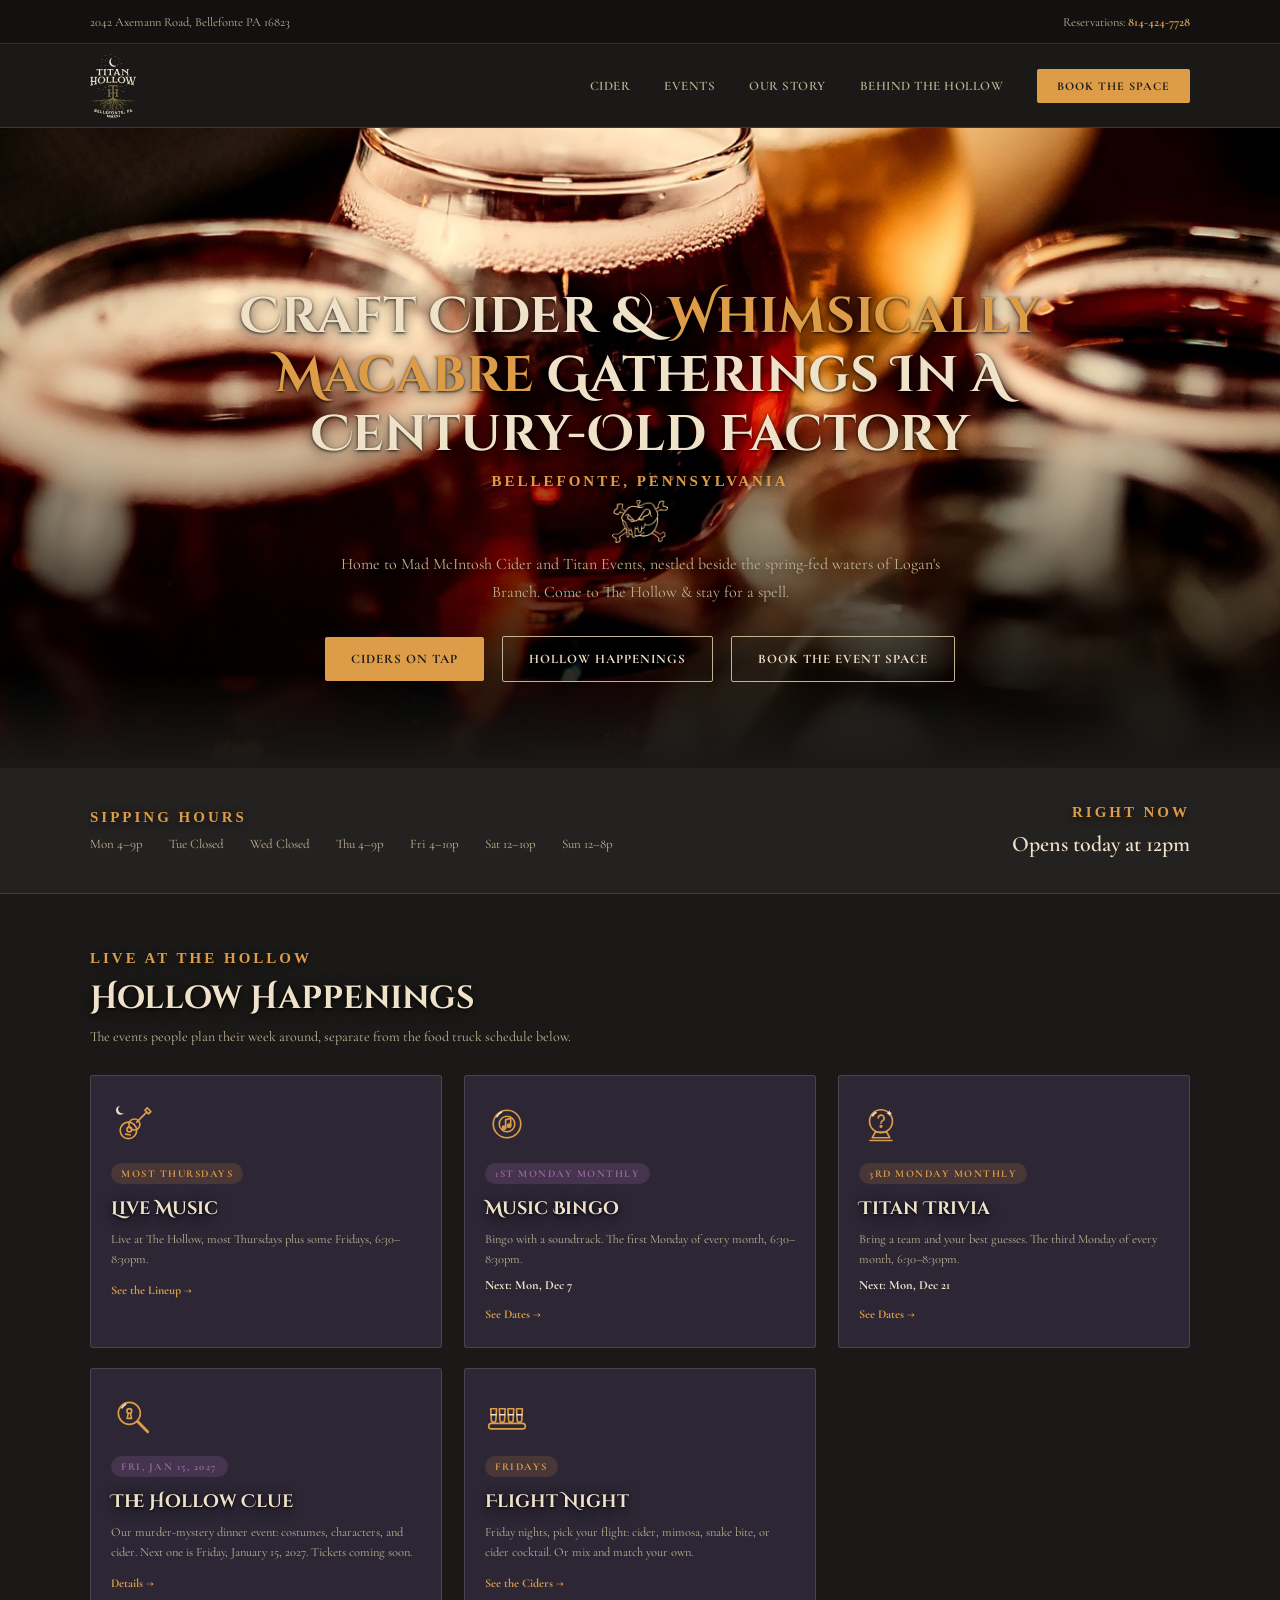
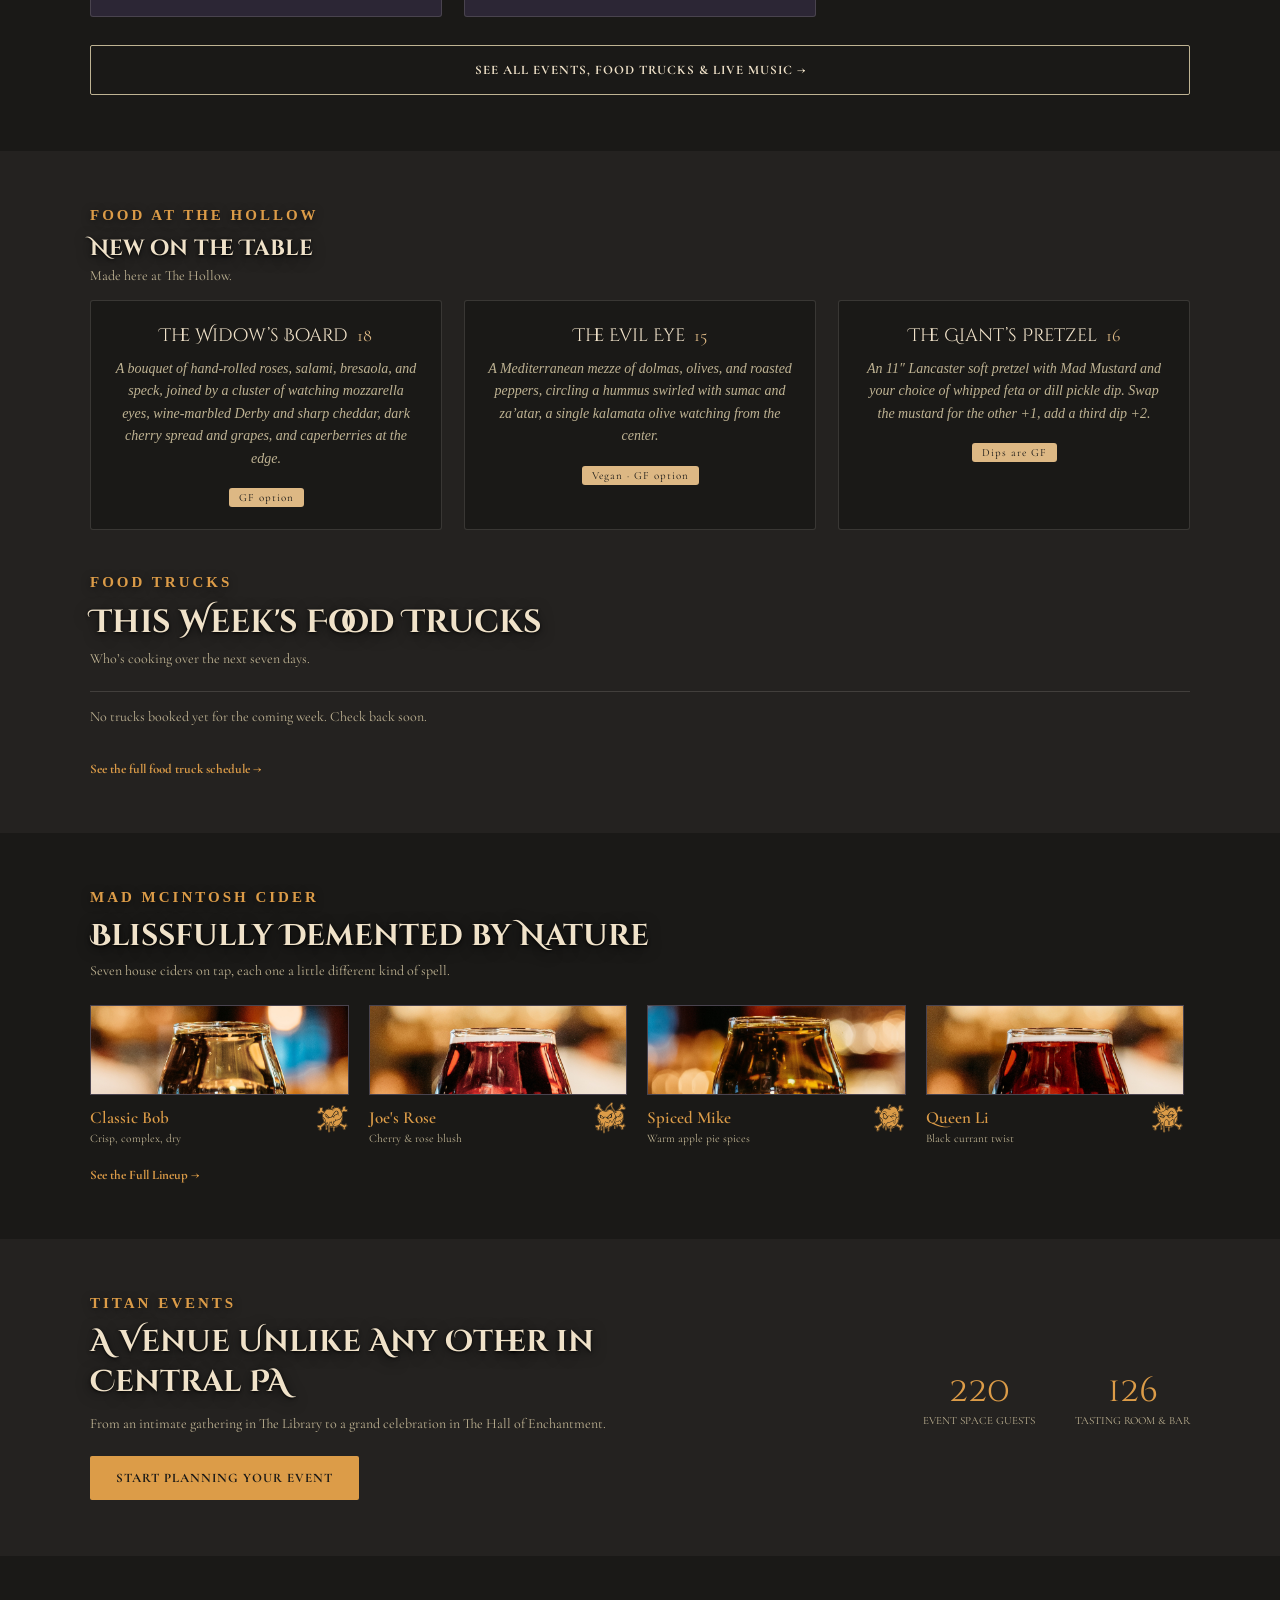
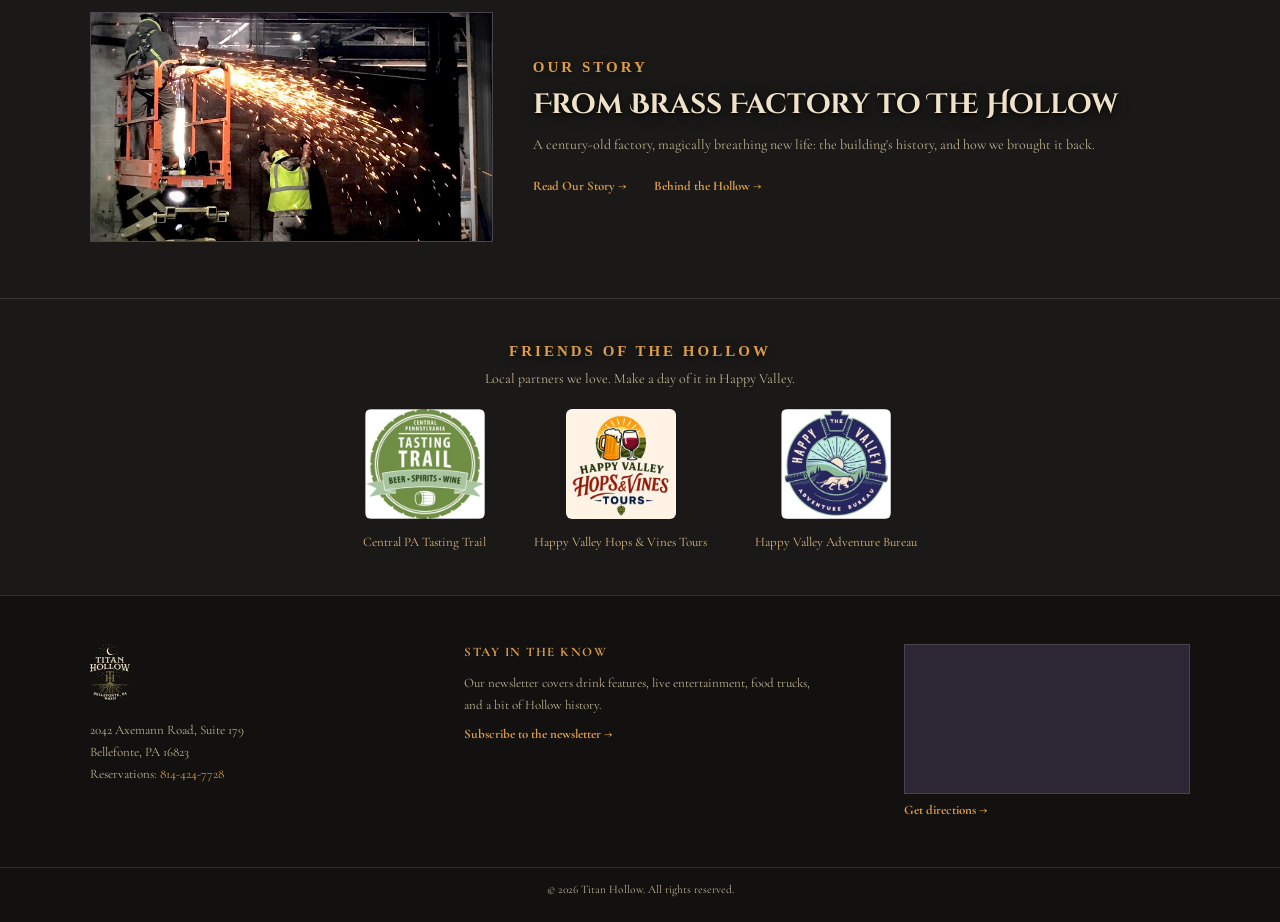
==== commit 33bd7765: "Add Bellefonte Holiday Bash, New on the Table house-made food, and Friends of the Hollow partners Co" ====
--- a/index.html
+++ b/index.html
@@ -134,6 +134,26 @@
 </script>
 <div class="section" style="background:#242220;" id="food-trucks">
   <div class="eyebrow">Food at The Hollow</div>
+  <h3 style="font-size:22px; margin:4px 0 4px;">New on the Table</h3>
+  <p style="color:#BFB393; font-size:14px; margin-bottom:16px;">Made here at The Hollow.</p>
+  <div style="display:flex; flex-wrap:wrap; gap:20px 2%; margin-bottom:44px;">
+    <div class="menu-card" style="width:32%; background:#1a1917; border:1px solid rgba(244,238,223,0.14); border-radius:3px; padding:22px; text-align:center;">
+      <div style="font-family:'Cinzel Decorative', Georgia, serif; font-size:18px; color:#f0e2c9;">The Widow&rsquo;s Board <span style="font-family:'Cormorant Garamond', Georgia, serif; color:#DDB884; font-size:18px; margin-left:4px;">18</span></div>
+      <p style="font-style:italic; font-size:14px; color:#BFB393; line-height:1.6; margin:10px 0 14px;">A bouquet of hand-rolled roses, salami, bresaola, and speck, joined by a cluster of watching mozzarella eyes, wine-marbled Derby and sharp cheddar, dark cherry spread and grapes, and caperberries at the edge.</p>
+      <span style="display:inline-block; font-size:11px; letter-spacing:1px; color:#1a1917; background:#DDB884; border-radius:3px; padding:3px 10px;">GF option</span>
+    </div>
+    <div class="menu-card" style="width:32%; background:#1a1917; border:1px solid rgba(244,238,223,0.14); border-radius:3px; padding:22px; text-align:center;">
+      <div style="font-family:'Cinzel Decorative', Georgia, serif; font-size:18px; color:#f0e2c9;">The Evil Eye <span style="font-family:'Cormorant Garamond', Georgia, serif; color:#DDB884; font-size:18px; margin-left:4px;">15</span></div>
+      <p style="font-style:italic; font-size:14px; color:#BFB393; line-height:1.6; margin:10px 0 14px;">A Mediterranean mezze of dolmas, olives, and roasted peppers, circling a hummus swirled with sumac and za&rsquo;atar, a single kalamata olive watching from the center.</p>
+      <span style="display:inline-block; font-size:11px; letter-spacing:1px; color:#1a1917; background:#DDB884; border-radius:3px; padding:3px 10px;">Vegan &middot; GF option</span>
+    </div>
+    <div class="menu-card" style="width:32%; background:#1a1917; border:1px solid rgba(244,238,223,0.14); border-radius:3px; padding:22px; text-align:center;">
+      <div style="font-family:'Cinzel Decorative', Georgia, serif; font-size:18px; color:#f0e2c9;">The Giant&rsquo;s Pretzel <span style="font-family:'Cormorant Garamond', Georgia, serif; color:#DDB884; font-size:18px; margin-left:4px;">16</span></div>
+      <p style="font-style:italic; font-size:14px; color:#BFB393; line-height:1.6; margin:10px 0 14px;">An 11&Prime; Lancaster soft pretzel with Mad Mustard and your choice of whipped feta or dill pickle dip. Swap the mustard for the other +1, add a third dip +2.</p>
+      <span style="display:inline-block; font-size:11px; letter-spacing:1px; color:#1a1917; background:#DDB884; border-radius:3px; padding:3px 10px;">Dips are GF</span>
+    </div>
+  </div>
+  <div class="eyebrow">Food Trucks</div>
   <h2 style="font-size:32px; margin-bottom:6px;">This Week's Food Trucks</h2>
   <p style="color:#BFB393; font-size:14px; margin-bottom:24px;">Who&rsquo;s cooking over the next seven days.</p>
   <div style="border-top:1px solid rgba(244,238,223,0.14);">
@@ -182,7 +202,7 @@
       <div style="width:55%; font-size:16px; font-weight:700; color:#f0e2c9;"><a href="https://gourmetgriddleco.com/" target="_blank" rel="noopener" style="color:#f0e2c9;">Gourmet Griddle Co. <span style="font-size:12px; color:#DC9C48;">&#8599;</span></a></div>
       <div style="width:25%; font-size:13px; color:#BFB393; text-align:right;">4&ndash;9pm</div>
     </div>
-    <div data-date="2026-10-15" style="display:flex; align-items:center; padding:16px 0; border-bottom:1px solid rgba(244,238,223,0.14);">
+    <div data-logo="images/truck-slims-kitchen.jpg" data-date="2026-10-15" style="display:flex; align-items:center; padding:16px 0; border-bottom:1px solid rgba(244,238,223,0.14);">
       <div style="width:20%; font-size:12px; color:#BFB393; text-transform:uppercase; letter-spacing:1px;">Thu, Oct 15</div>
       <div style="width:55%; font-size:16px; font-weight:700; color:#f0e2c9;">Slim&rsquo;s Kitchen</div>
       <div style="width:25%; font-size:13px; color:#BFB393; text-align:right;">5&ndash;9pm</div>
@@ -202,17 +222,17 @@
       <div style="width:55%; font-size:16px; font-weight:700; color:#f0e2c9;"><a href="https://gourmetgriddleco.com/" target="_blank" rel="noopener" style="color:#f0e2c9;">Gourmet Griddle Co. <span style="font-size:12px; color:#DC9C48;">&#8599;</span></a></div>
       <div style="width:25%; font-size:13px; color:#BFB393; text-align:right;">4&ndash;9pm</div>
     </div>
-    <div data-date="2026-10-22" style="display:flex; align-items:center; padding:16px 0; border-bottom:1px solid rgba(244,238,223,0.14);">
+    <div data-logo="images/truck-slims-kitchen.jpg" data-date="2026-10-22" style="display:flex; align-items:center; padding:16px 0; border-bottom:1px solid rgba(244,238,223,0.14);">
       <div style="width:20%; font-size:12px; color:#BFB393; text-transform:uppercase; letter-spacing:1px;">Thu, Oct 22</div>
       <div style="width:55%; font-size:16px; font-weight:700; color:#f0e2c9;">Slim&rsquo;s Kitchen</div>
       <div style="width:25%; font-size:13px; color:#BFB393; text-align:right;">5&ndash;9pm</div>
     </div>
-    <div data-date="2026-10-23" style="display:flex; align-items:center; padding:16px 0; border-bottom:1px solid rgba(244,238,223,0.14);">
+    <div data-logo="images/truck-slims-kitchen.jpg" data-date="2026-10-23" style="display:flex; align-items:center; padding:16px 0; border-bottom:1px solid rgba(244,238,223,0.14);">
       <div style="width:20%; font-size:12px; color:#BFB393; text-transform:uppercase; letter-spacing:1px;">Fri, Oct 23</div>
       <div style="width:55%; font-size:16px; font-weight:700; color:#f0e2c9;">Slim&rsquo;s Kitchen</div>
       <div style="width:25%; font-size:13px; color:#BFB393; text-align:right;">5&ndash;9pm</div>
     </div>
-    <div data-date="2026-10-24" style="display:flex; align-items:center; padding:16px 0; border-bottom:1px solid rgba(244,238,223,0.14);">
+    <div data-logo="images/truck-maine-bay-berry.jpg" data-date="2026-10-24" style="display:flex; align-items:center; padding:16px 0; border-bottom:1px solid rgba(244,238,223,0.14);">
       <div style="width:20%; font-size:12px; color:#BFB393; text-transform:uppercase; letter-spacing:1px;">Sat, Oct 24</div>
       <div style="width:55%; font-size:16px; font-weight:700; color:#f0e2c9;"><a href="https://www.mainebayandberry.com/" target="_blank" rel="noopener" style="color:#f0e2c9;">Maine Bay &amp; Berry Co. <span style="font-size:12px; color:#DC9C48;">&#8599;</span></a></div>
       <div style="width:25%; font-size:13px; color:#BFB393; text-align:right;">6&ndash;10pm</div>
@@ -317,6 +337,15 @@
     <p style="color:#BFB393; font-size:14px; line-height:1.7; margin-bottom:16px;">A century-old factory, magically breathing new life: the building's history, and how we brought it back.</p>
     <a href="our-story.html" style="font-size:13px; color:#DC9C48; font-weight:700; margin-right:24px;">Read Our Story &rarr;</a>
     <a href="blog.html" style="font-size:13px; color:#DC9C48; font-weight:700;">Behind the Hollow &rarr;</a>
+  </div>
+</div>
+<div class="section friends" style="padding-top:44px; padding-bottom:44px; border-top:1px solid rgba(244,238,223,0.14); text-align:center;">
+  <div class="eyebrow">Friends of the Hollow</div>
+  <p style="color:#BFB393; font-size:14px; margin:4px auto 22px; max-width:560px;">Local partners we love. Make a day of it in Happy Valley.</p>
+  <div class="friends-row" style="display:flex; justify-content:center; flex-wrap:wrap; gap:28px 48px;">
+    <a href="https://www.centralpatastingtrail.com/" target="_blank" rel="noopener" style="display:block; text-align:center;"><img src="images/partner-tasting-trail.jpg" alt="Central PA Tasting Trail logo" style="height:110px; border-radius:6px; background:#fff; display:block; margin:0 auto 10px;"><span style="font-size:13px; color:#DDB884;">Central PA Tasting Trail</span></a>
+    <a href="https://www.hopsandvinestours.com/" target="_blank" rel="noopener" style="display:block; text-align:center;"><img src="images/partner-hops-vines.jpg" alt="Happy Valley Hops &amp; Vines Tours logo" style="height:110px; border-radius:6px; background:#fff; display:block; margin:0 auto 10px;"><span style="font-size:13px; color:#DDB884;">Happy Valley Hops &amp; Vines Tours</span></a>
+    <a href="https://happyvalley.com/" target="_blank" rel="noopener" style="display:block; text-align:center;"><img src="images/partner-happy-valley-adventure-bureau.jpg" alt="Happy Valley Adventure Bureau logo" style="height:110px; border-radius:6px; background:#fff; display:block; margin:0 auto 10px;"><span style="font-size:13px; color:#DDB884;">Happy Valley Adventure Bureau</span></a>
   </div>
 </div>
     <div style="padding:48px 90px; background:#121110; display:flex; justify-content:space-between; border-top:1px solid rgba(244,238,223,0.14);">
--- a/responsive.css
+++ b/responsive.css
@@ -10,6 +10,9 @@
 [style*="width:600px"], [style*="width:620px"], [style*="width:640px"],
 [style*="width:700px"], [style*="width:760px"], [style*="width:820px"],
 [style*="width:1280px"] { max-width:100%; }
+
+/* House-made food cards stack on tablets */
+@media (max-width:1000px) { .menu-card { width:100% !important; } }
 
 /* Cider cards two per row until there is room for four */
 @media (min-width:761px) and (max-width:1000px) {
@@ -53,6 +56,9 @@
   .cider-lineup[style] > a[style] { width:30% !important; flex:0 0 30% !important; margin-bottom:10px; }
   .cider-lineup[style] { justify-content:center !important; flex-wrap:wrap !important; }
   .mm-arch { max-width:240px; margin:10px auto 0 !important; }
+  .friends-row > a { width:auto !important; flex:0 0 auto !important; }
+  #holiday-bash [style*="width:34%"] { width:70% !important; flex:0 0 70% !important; margin:0 auto; }
+  #holiday-bash > div { padding:20px !important; }
   /* Photos keep a sensible height once full width */
   .imgbox { height:240px !important; }
   .imgbox.map { height:200px !important; }
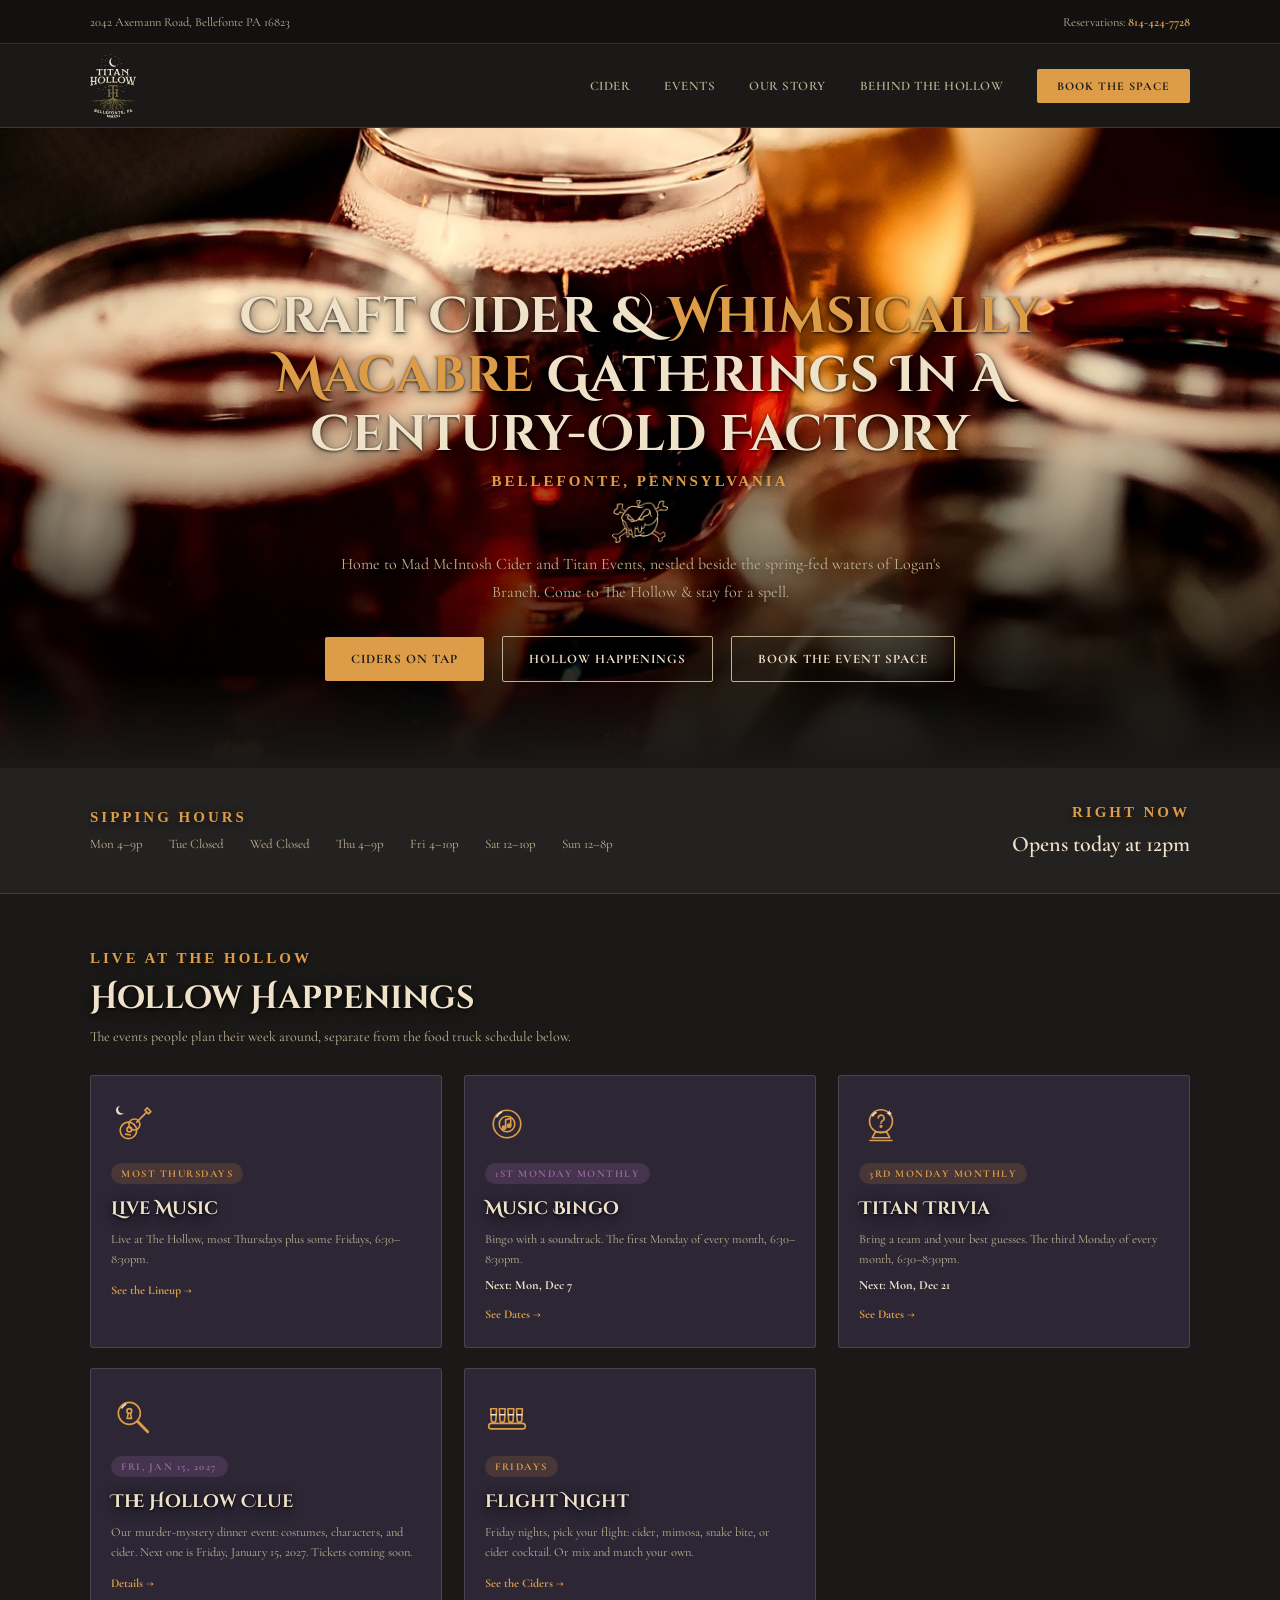
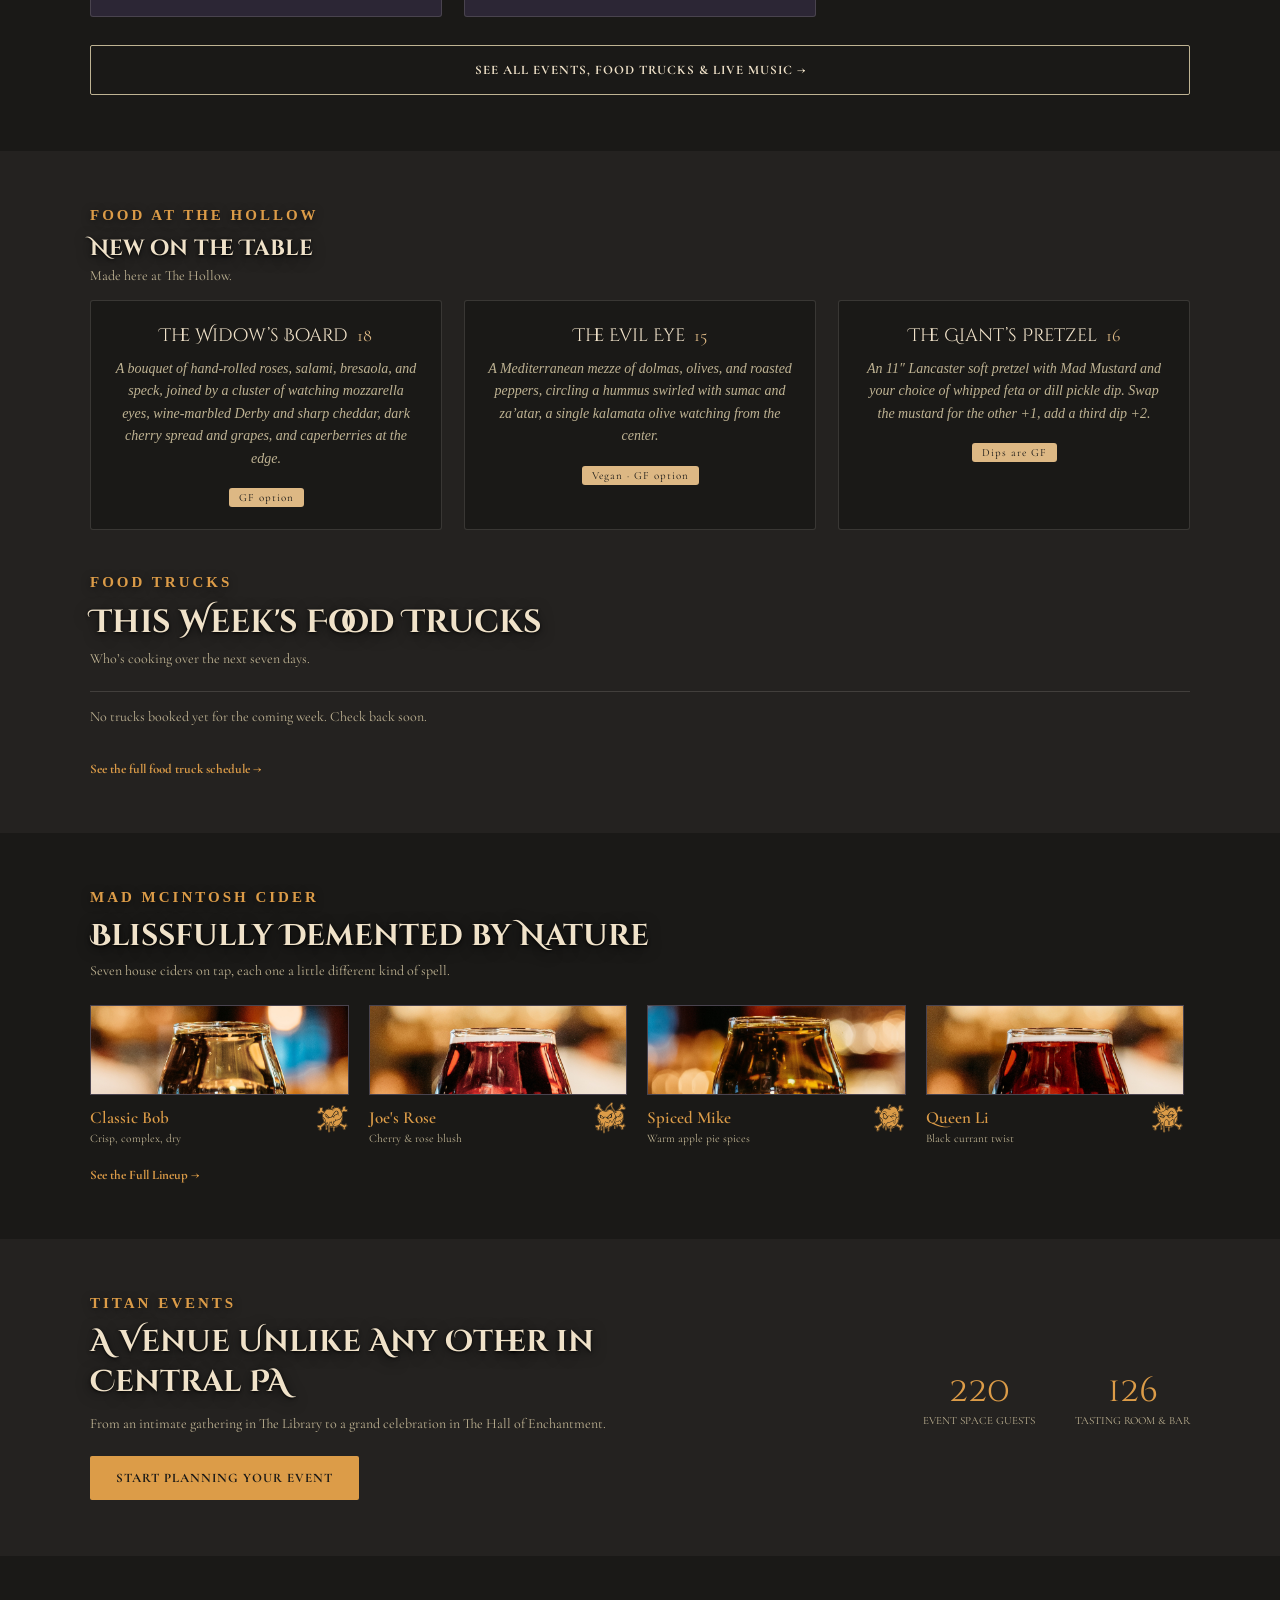
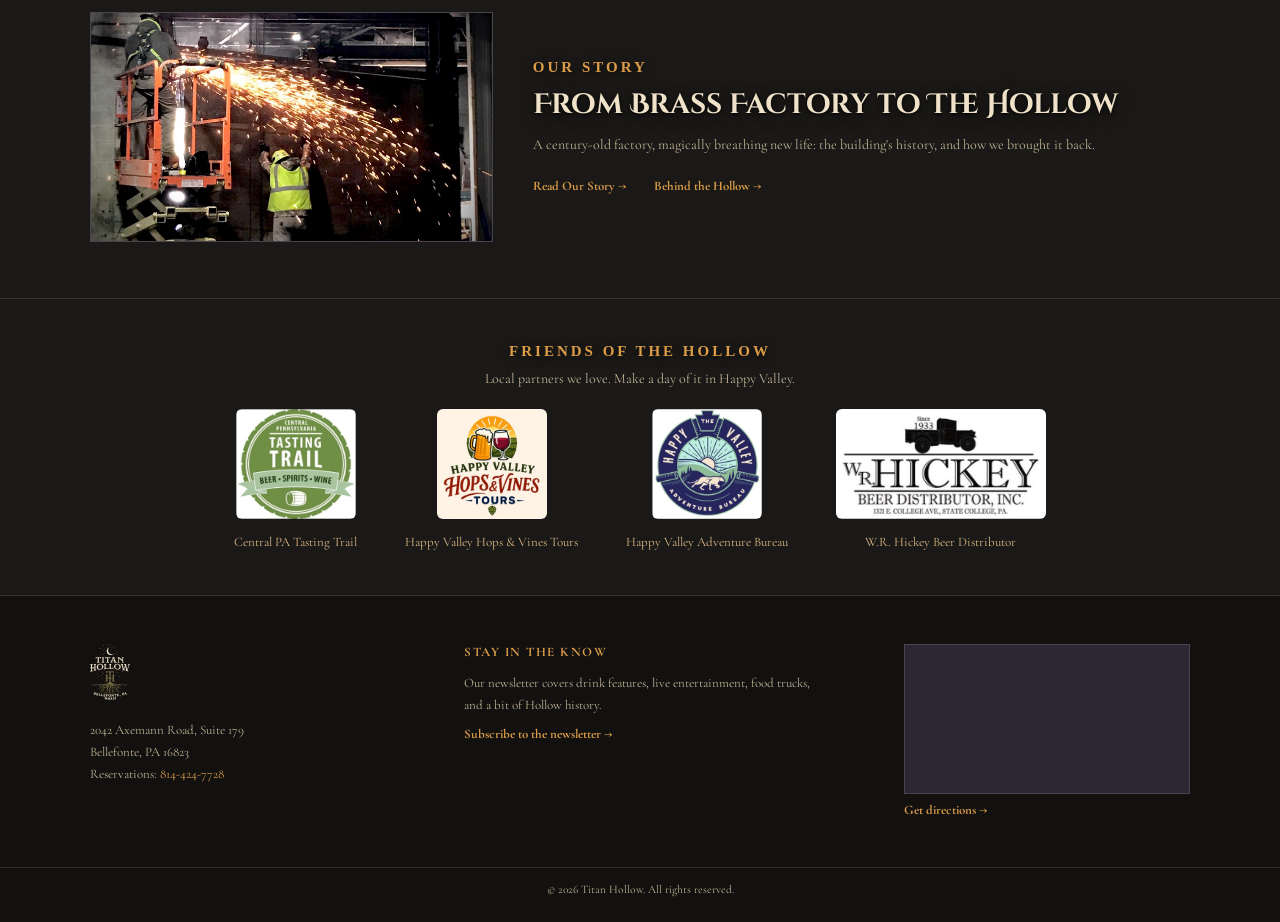
==== commit 8b24d5c9: "Friends of the Hollow: add W.R. Hickey Beer Distributor Co-Authored-By: Claude Opus 5.5 <noreply@ant" ====
--- a/index.html
+++ b/index.html
@@ -346,6 +346,7 @@
     <a href="https://www.centralpatastingtrail.com/" target="_blank" rel="noopener" style="display:block; text-align:center;"><img src="images/partner-tasting-trail.jpg" alt="Central PA Tasting Trail logo" style="height:110px; border-radius:6px; background:#fff; display:block; margin:0 auto 10px;"><span style="font-size:13px; color:#DDB884;">Central PA Tasting Trail</span></a>
     <a href="https://www.hopsandvinestours.com/" target="_blank" rel="noopener" style="display:block; text-align:center;"><img src="images/partner-hops-vines.jpg" alt="Happy Valley Hops &amp; Vines Tours logo" style="height:110px; border-radius:6px; background:#fff; display:block; margin:0 auto 10px;"><span style="font-size:13px; color:#DDB884;">Happy Valley Hops &amp; Vines Tours</span></a>
     <a href="https://happyvalley.com/" target="_blank" rel="noopener" style="display:block; text-align:center;"><img src="images/partner-happy-valley-adventure-bureau.jpg" alt="Happy Valley Adventure Bureau logo" style="height:110px; border-radius:6px; background:#fff; display:block; margin:0 auto 10px;"><span style="font-size:13px; color:#DDB884;">Happy Valley Adventure Bureau</span></a>
+    <a href="https://wrhickey.com/" target="_blank" rel="noopener" style="display:block; text-align:center;"><img src="images/partner-wr-hickey.jpg" alt="W.R. Hickey Beer Distributor logo" style="height:110px; border-radius:6px; background:#fff; display:block; margin:0 auto 10px;"><span style="font-size:13px; color:#DDB884;">W.R. Hickey Beer Distributor</span></a>
   </div>
 </div>
     <div style="padding:48px 90px; background:#121110; display:flex; justify-content:space-between; border-top:1px solid rgba(244,238,223,0.14);">
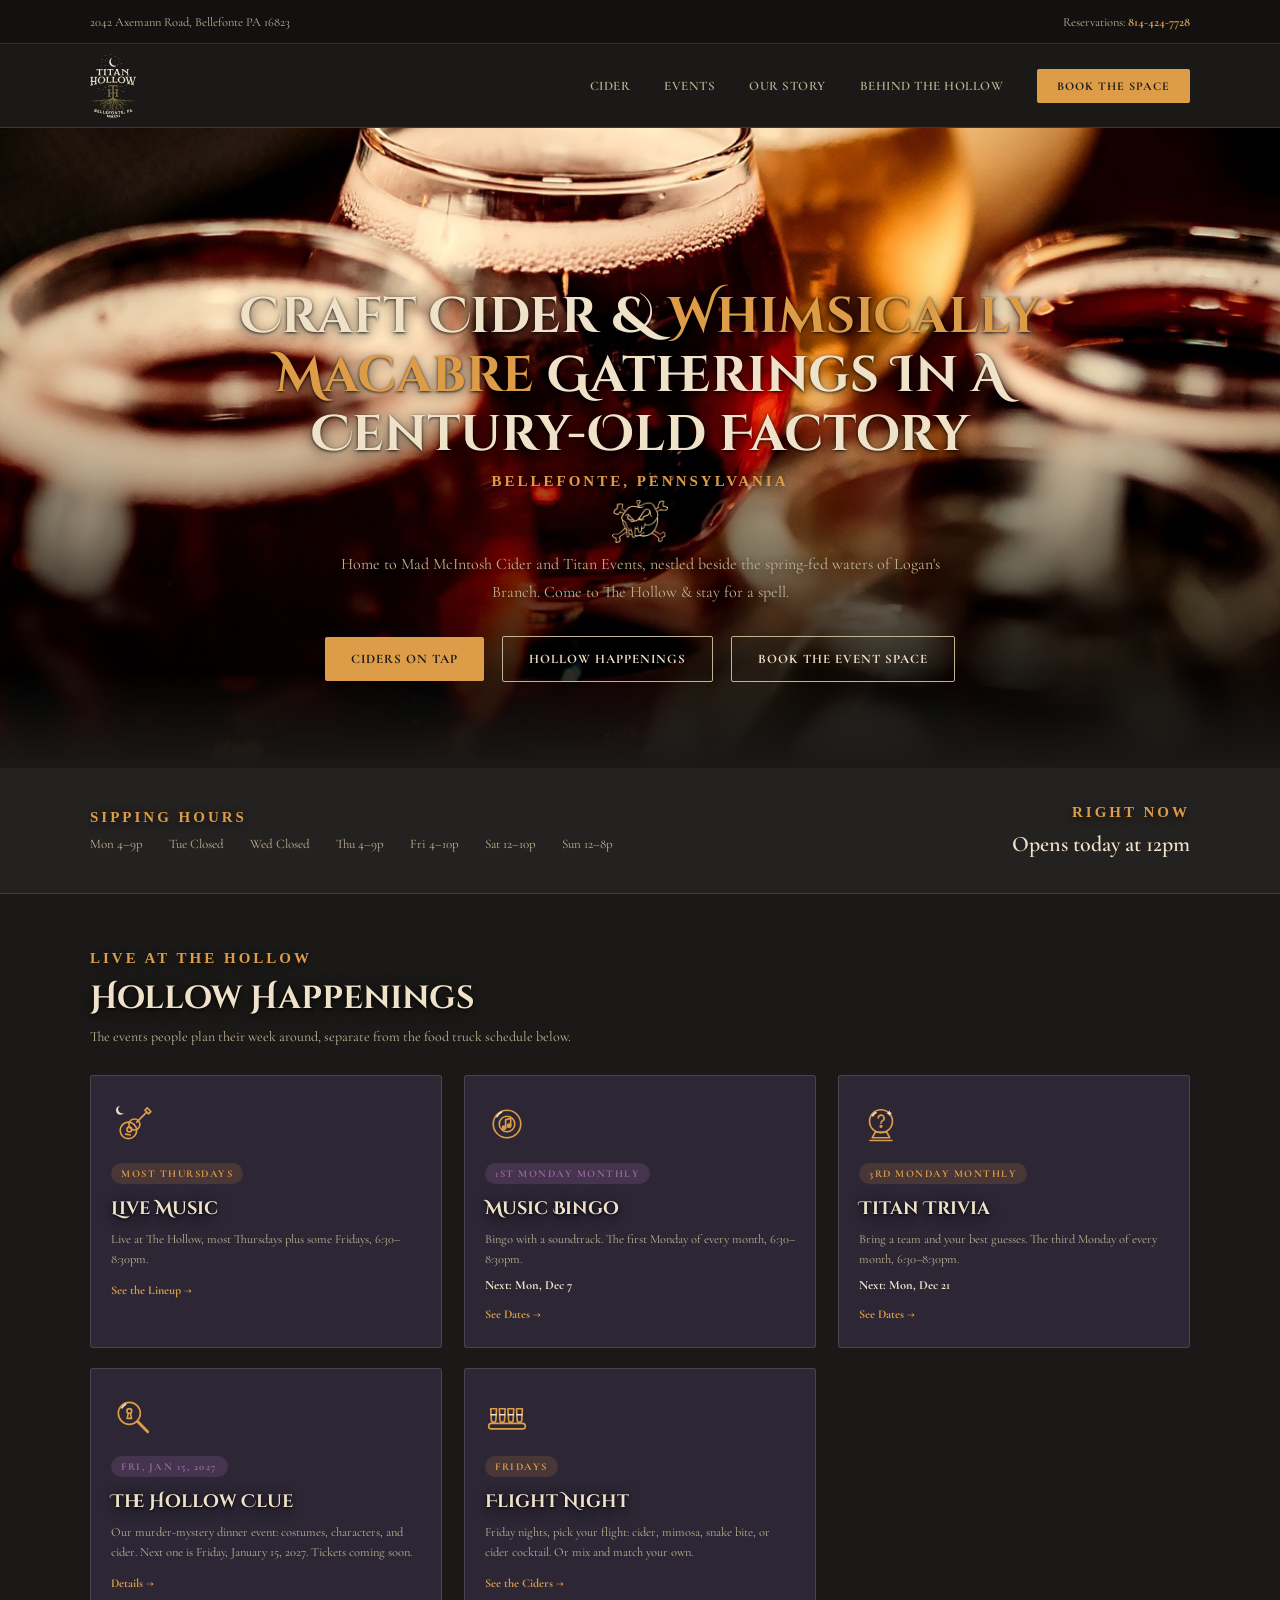
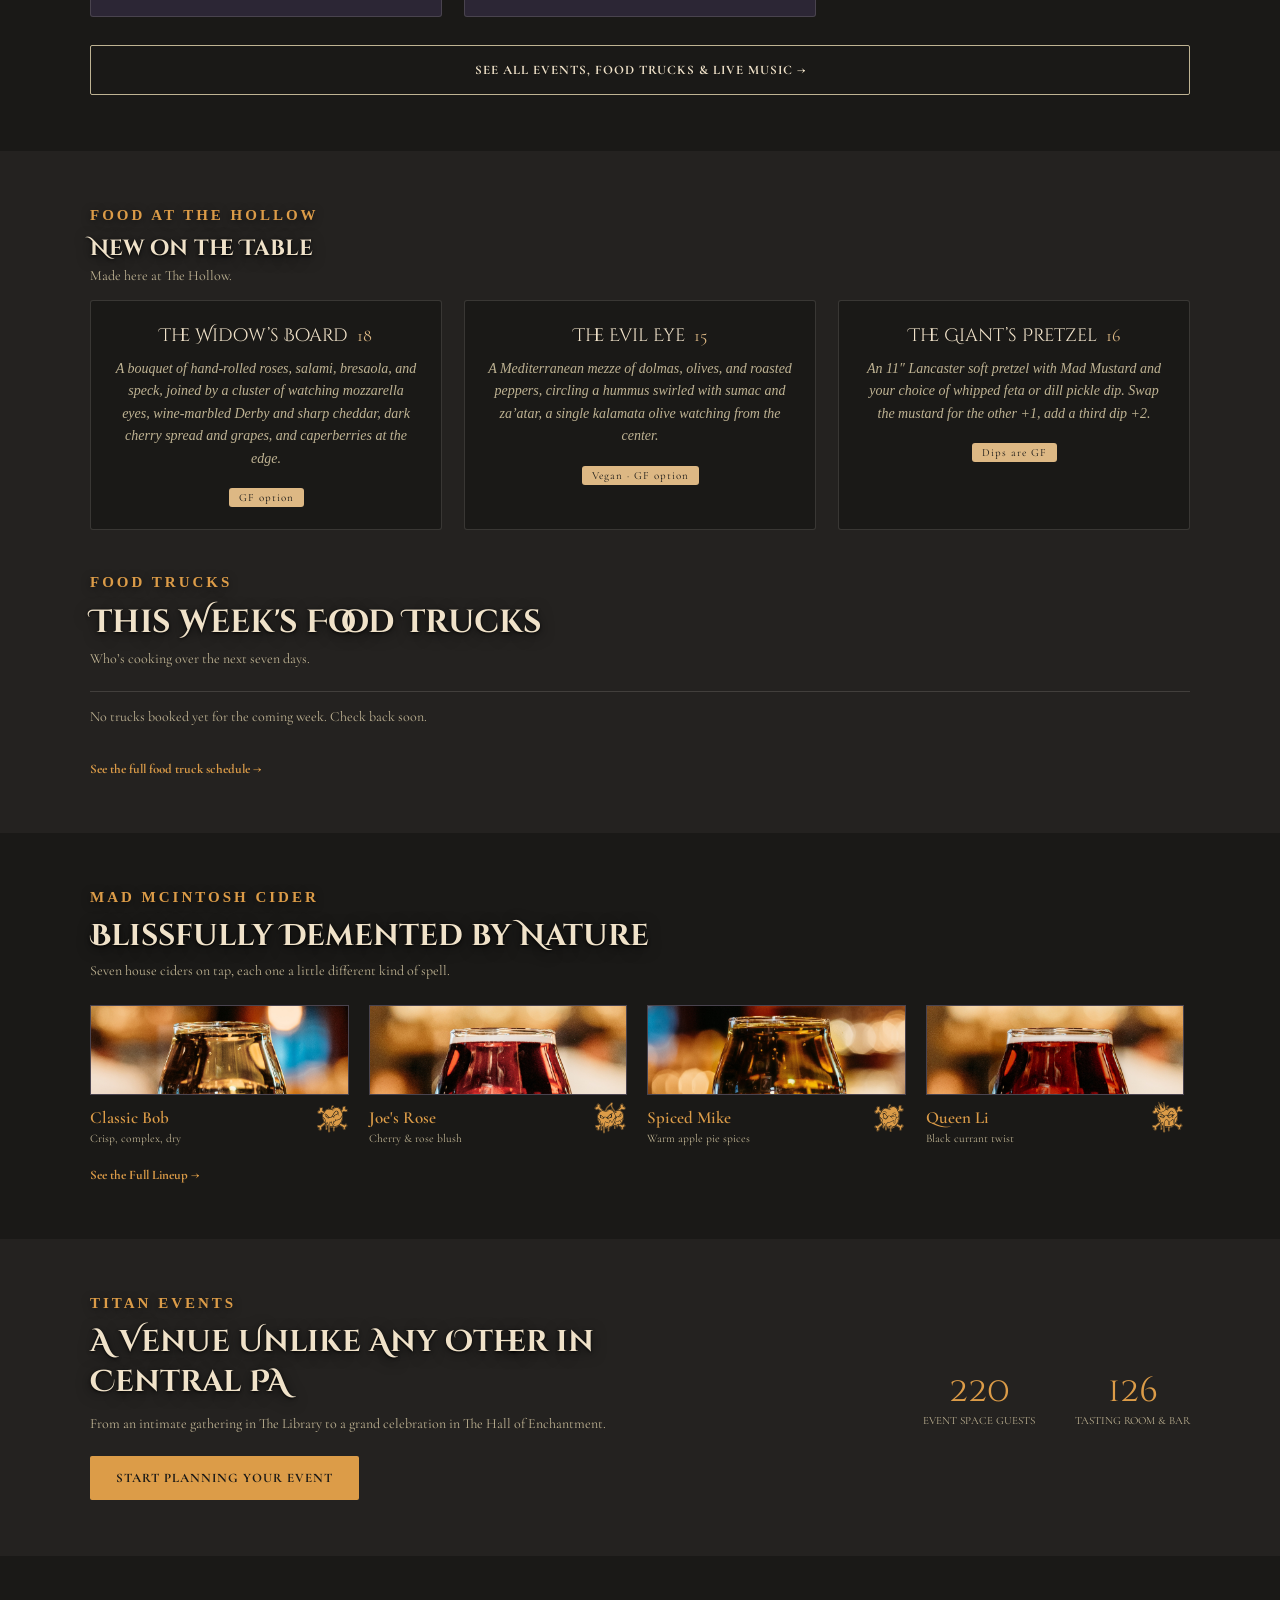
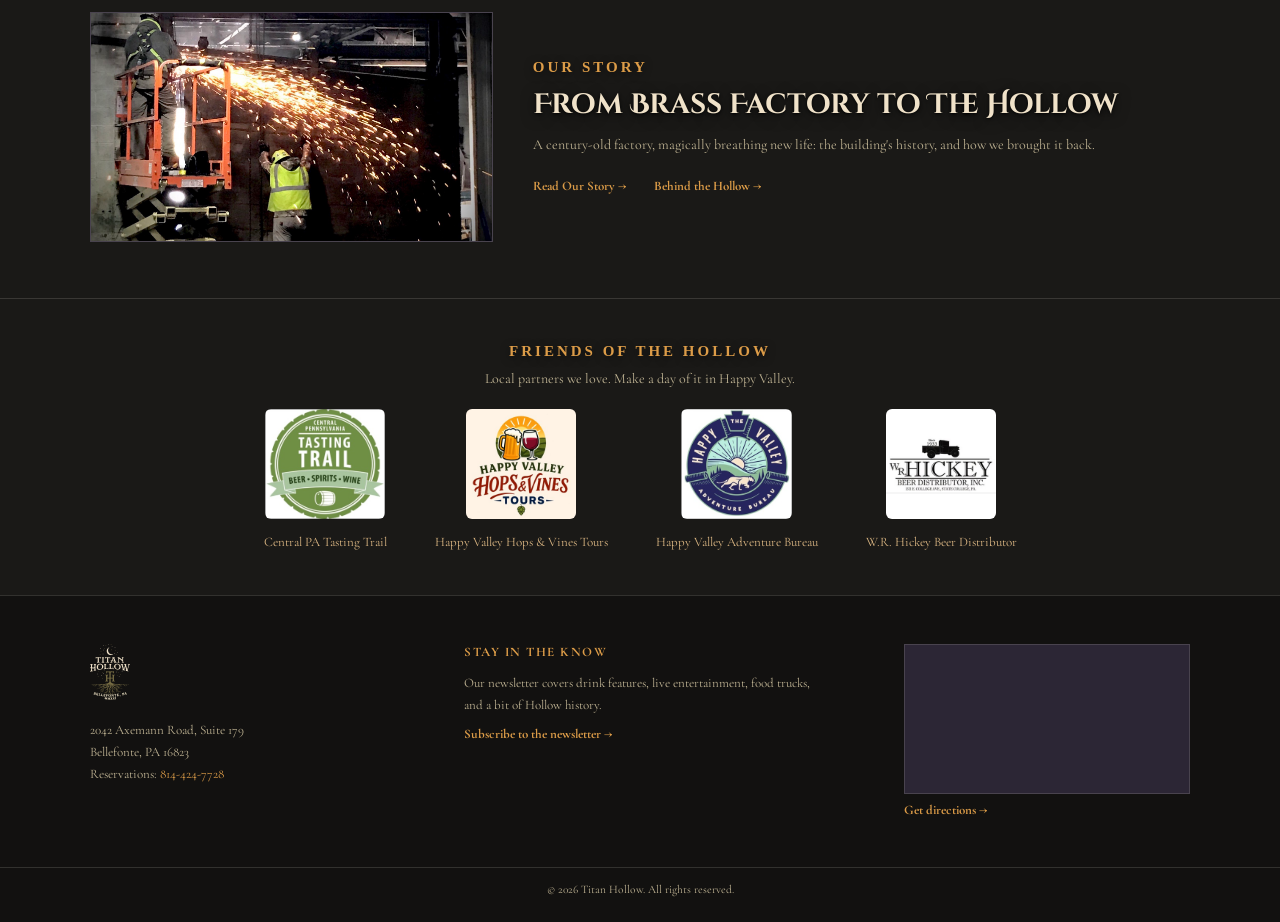
==== commit 3517f840: "Rename Hickey logo file so browsers fetch the square version Co-Authored-By: Claude Opus 5.5 <norepl" ====
--- a/index.html
+++ b/index.html
@@ -346,7 +346,7 @@
     <a href="https://www.centralpatastingtrail.com/" target="_blank" rel="noopener" style="display:block; text-align:center;"><img src="images/partner-tasting-trail.jpg" alt="Central PA Tasting Trail logo" style="height:110px; border-radius:6px; background:#fff; display:block; margin:0 auto 10px;"><span style="font-size:13px; color:#DDB884;">Central PA Tasting Trail</span></a>
     <a href="https://www.hopsandvinestours.com/" target="_blank" rel="noopener" style="display:block; text-align:center;"><img src="images/partner-hops-vines.jpg" alt="Happy Valley Hops &amp; Vines Tours logo" style="height:110px; border-radius:6px; background:#fff; display:block; margin:0 auto 10px;"><span style="font-size:13px; color:#DDB884;">Happy Valley Hops &amp; Vines Tours</span></a>
     <a href="https://happyvalley.com/" target="_blank" rel="noopener" style="display:block; text-align:center;"><img src="images/partner-happy-valley-adventure-bureau.jpg" alt="Happy Valley Adventure Bureau logo" style="height:110px; border-radius:6px; background:#fff; display:block; margin:0 auto 10px;"><span style="font-size:13px; color:#DDB884;">Happy Valley Adventure Bureau</span></a>
-    <a href="https://wrhickey.com/" target="_blank" rel="noopener" style="display:block; text-align:center;"><img src="images/partner-wr-hickey.jpg" alt="W.R. Hickey Beer Distributor logo" style="height:110px; border-radius:6px; background:#fff; display:block; margin:0 auto 10px;"><span style="font-size:13px; color:#DDB884;">W.R. Hickey Beer Distributor</span></a>
+    <a href="https://wrhickey.com/" target="_blank" rel="noopener" style="display:block; text-align:center;"><img src="images/partner-wr-hickey-square.jpg" alt="W.R. Hickey Beer Distributor logo" style="height:110px; border-radius:6px; background:#fff; display:block; margin:0 auto 10px;"><span style="font-size:13px; color:#DDB884;">W.R. Hickey Beer Distributor</span></a>
   </div>
 </div>
     <div style="padding:48px 90px; background:#121110; display:flex; justify-content:space-between; border-top:1px solid rgba(244,238,223,0.14);">
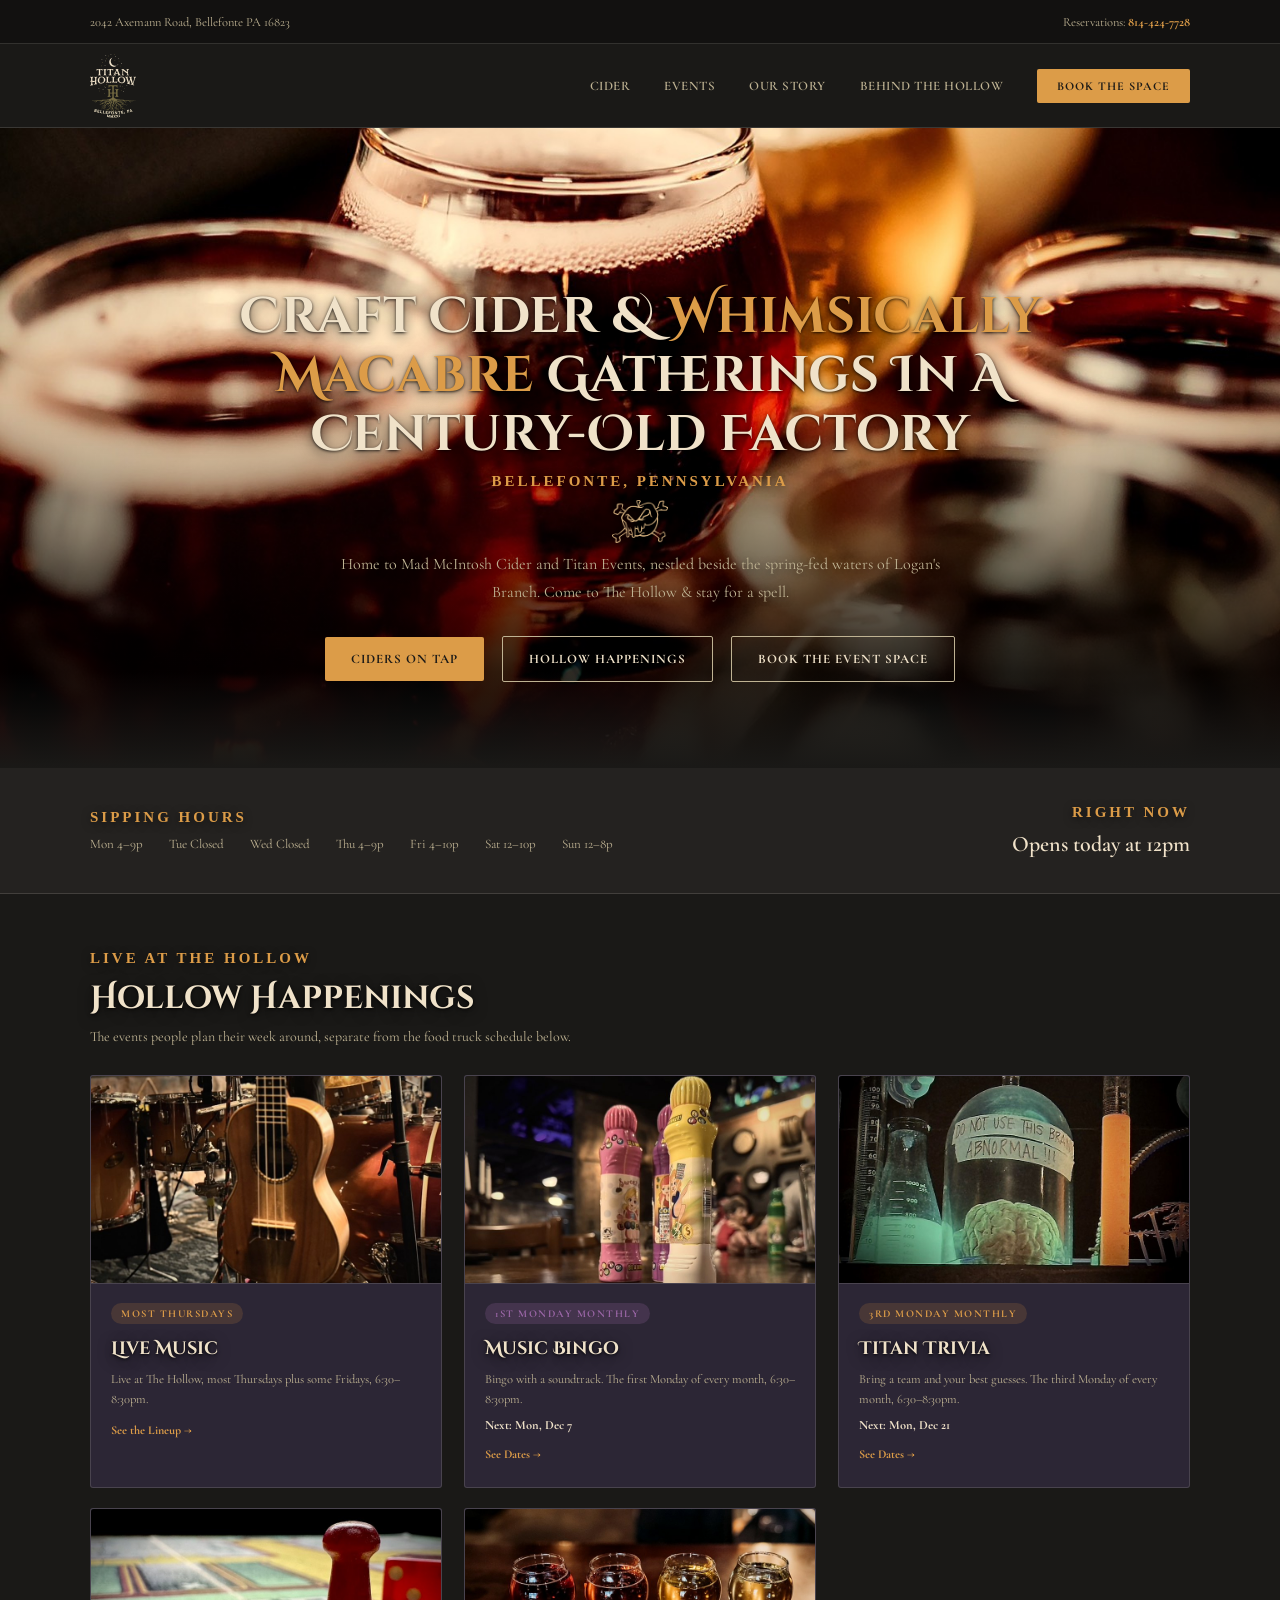
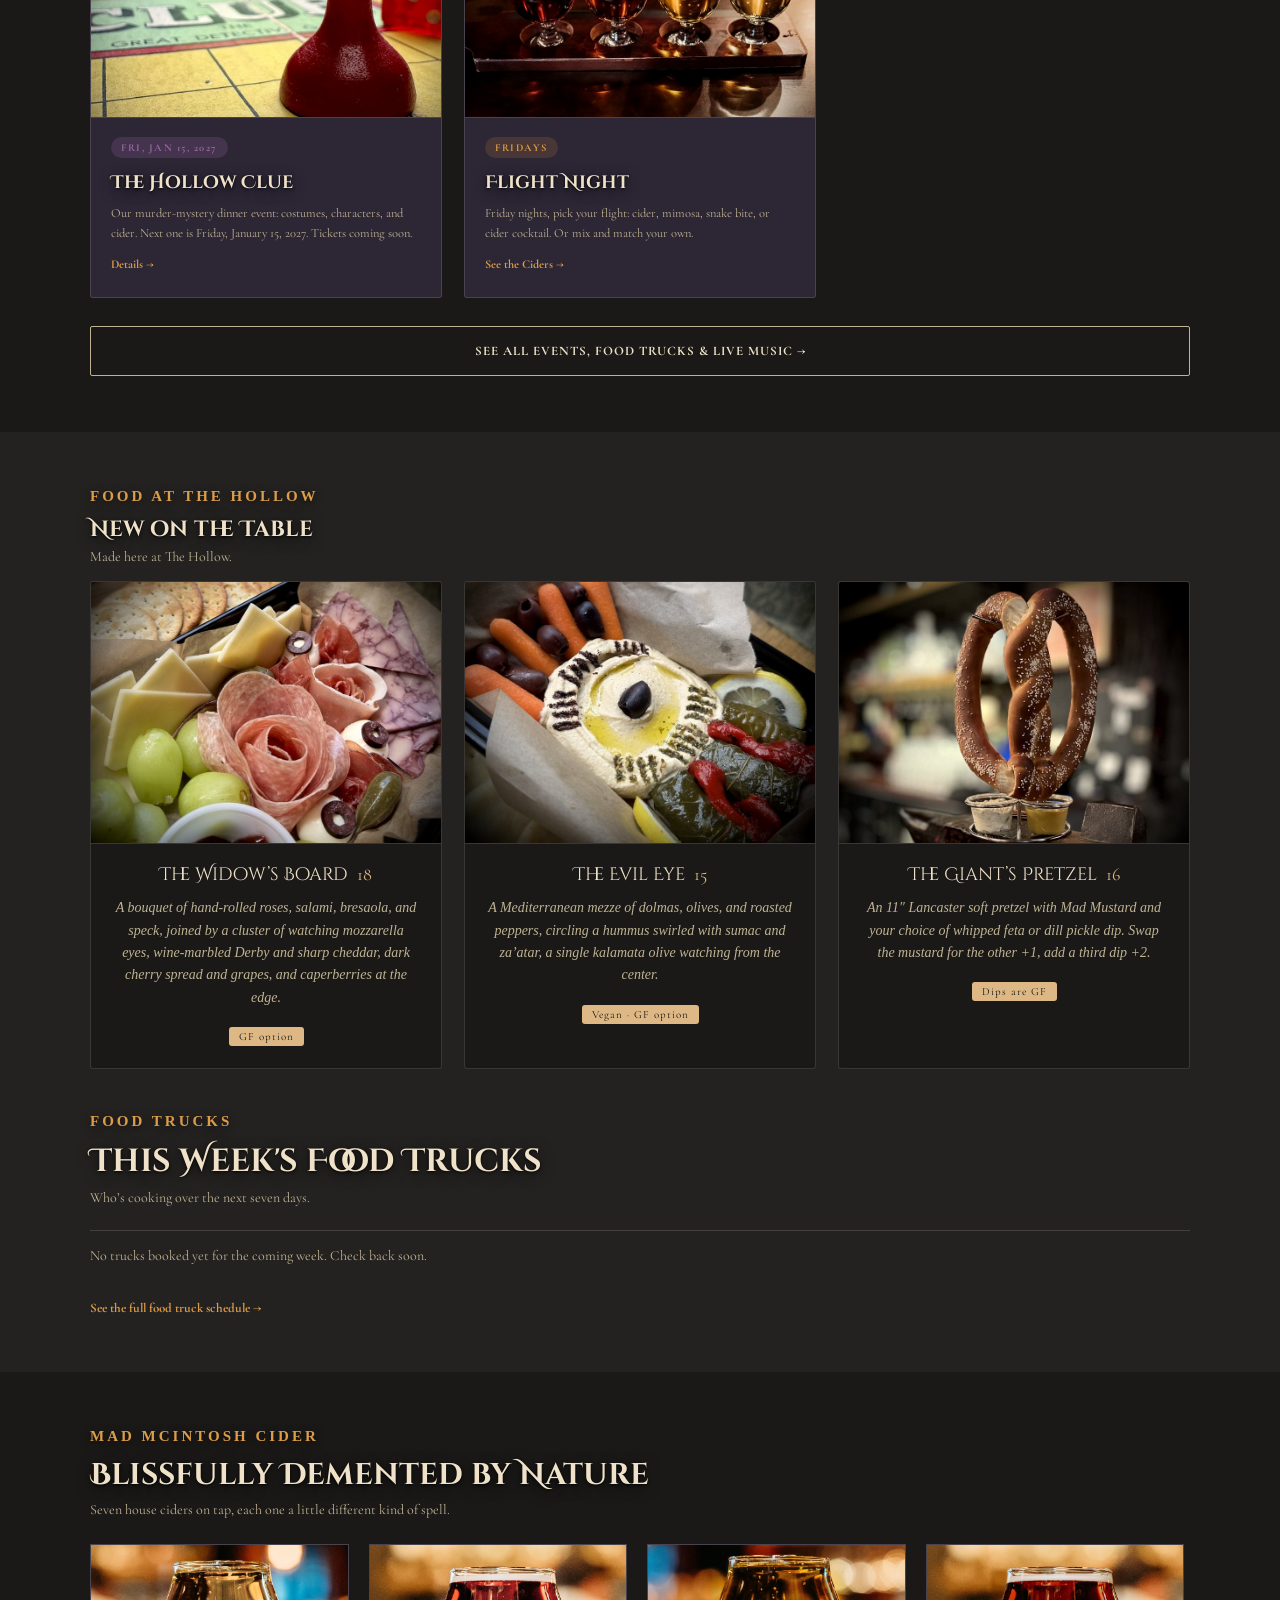
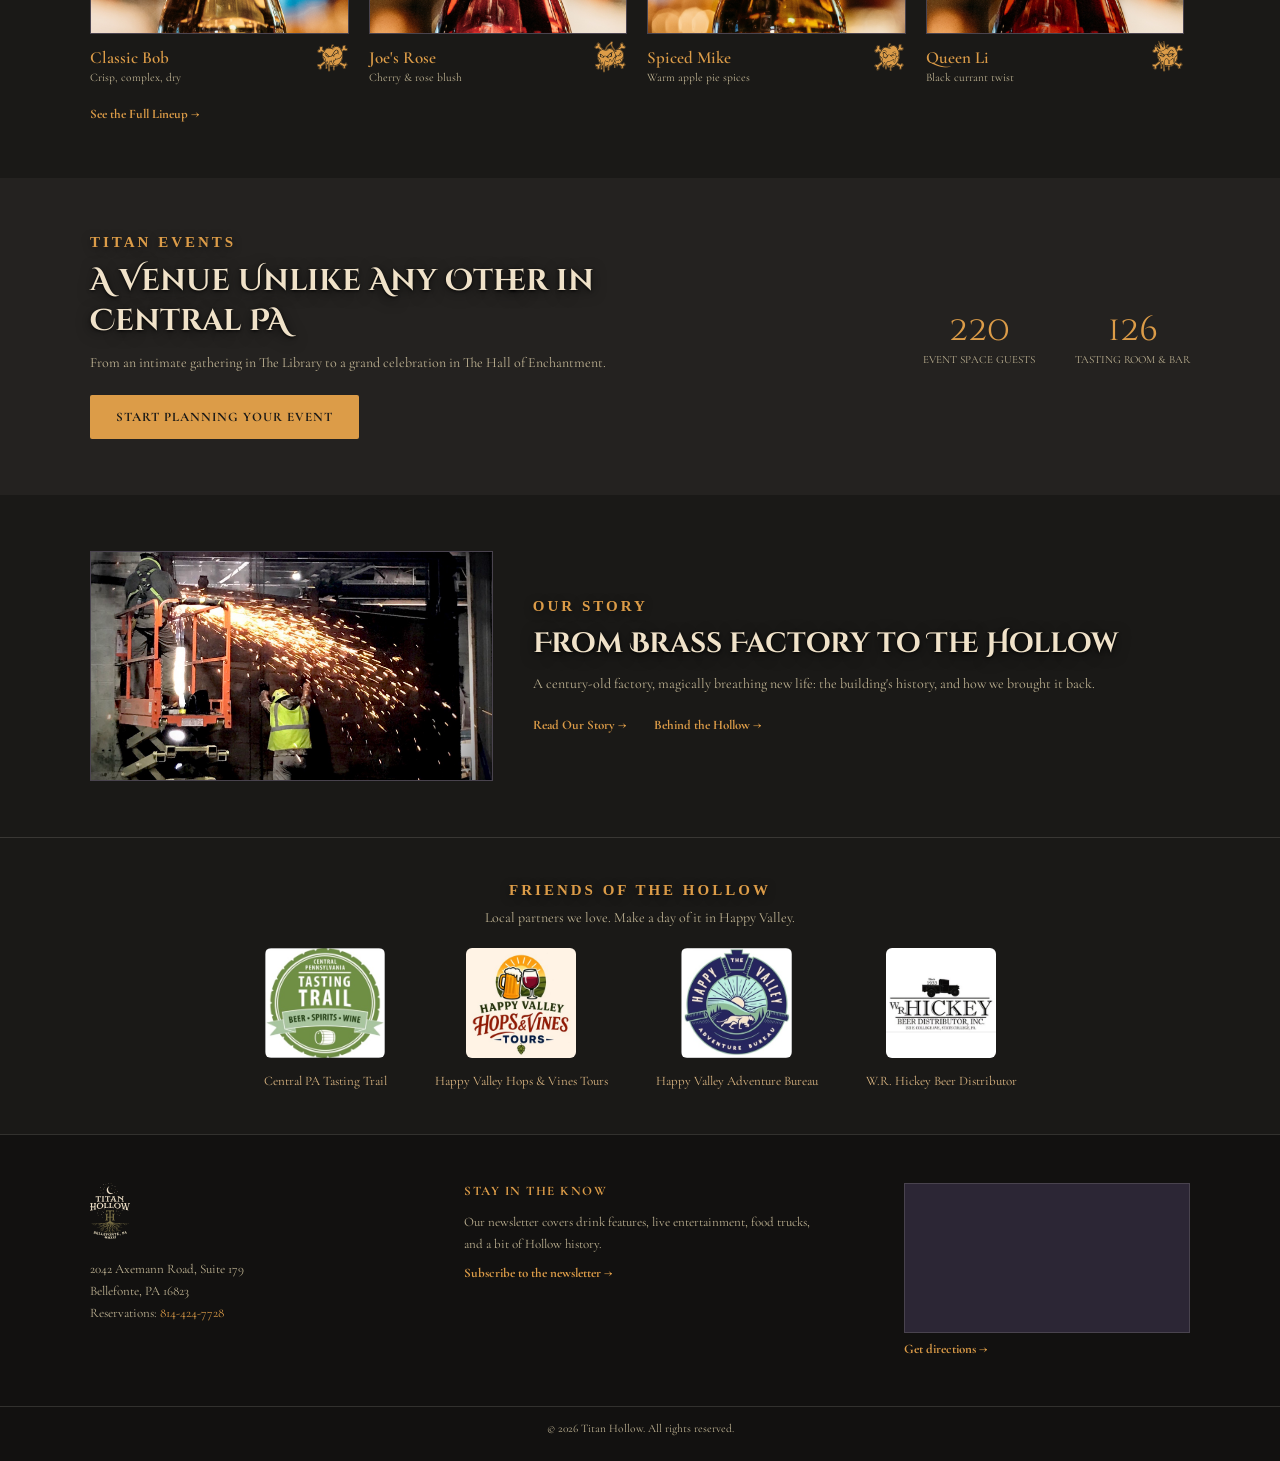
==== commit 98e07632: "Replace Hollow Happenings icons with Hollow photos; add food photos to New on the Table Co-Authored-" ====
--- a/index.html
+++ b/index.html
@@ -72,42 +72,42 @@
   <p style="color:#BFB393; font-size:14px; margin-bottom:30px;">The events people plan their week around, separate from the food truck schedule below.</p>
   <div style="display:flex; gap:20px 2%; flex-wrap:wrap;">
     <div data-date="2026-10-24" style="width:32%; background:#2C2635; border:1px solid rgba(244,238,223,0.14); padding:26px 20px; border-radius:3px;">
-      <img src="images/icons/cauldron.svg" alt="" style="width:44px; height:44px; display:block; margin-bottom:14px;">
+      <div class="card-photo" style="margin:-26px -20px 16px; aspect-ratio:84/50; overflow:hidden; border-radius:3px 3px 0 0; border-bottom:1px solid rgba(244,238,223,0.14);"><img src="images/card-hollow-een.jpg" alt="A skeleton draped in strands of pearls beside a candelabra" style="width:100%; height:100%; object-fit:cover; display:block;"></div>
       <span class="tag tag-plum">Sat, Oct 24</span>
       <h3 style="font-size:18px; margin:12px 0 8px;">A Very Mad Hollow-een Party</h3>
       <p style="font-size:12.5px; color:#BFB393; line-height:1.6; margin-bottom:14px;">The Hollow&rsquo;s biggest night of the year. Saturday, October 24, 6&ndash;10pm. Tickets $20, 21+.</p>
       <a href="https://order.rezku.com/titanhollow" target="_blank" rel="noopener" style="display:inline-block; font-size:12px; color:#DC9C48; font-weight:700; margin-right:16px;">Get Tickets &rarr;</a><a href="events.html#halloween" style="display:inline-block; font-size:12px; color:#DC9C48; font-weight:700;">Details &rarr;</a>
     </div>
     <div style="width:32%; background:#2C2635; border:1px solid rgba(244,238,223,0.14); padding:26px 20px; border-radius:3px;">
-      <img src="images/icons/guitar.svg" alt="" style="width:44px; height:44px; display:block; margin-bottom:14px;">
+      <div class="card-photo" style="margin:-26px -20px 16px; aspect-ratio:84/50; overflow:hidden; border-radius:3px 3px 0 0; border-bottom:1px solid rgba(244,238,223,0.14);"><img src="images/card-live-music.jpg" alt="A ukulele and drum kit waiting on the Hollow stage" style="width:100%; height:100%; object-fit:cover; display:block;"></div>
       <span class="tag tag-copper">Most Thursdays</span>
       <h3 style="font-size:18px; margin:12px 0 8px;">Live Music</h3>
       <p style="font-size:12.5px; color:#BFB393; line-height:1.6; margin-bottom:14px;">Live at The Hollow, most Thursdays plus some Fridays, 6:30&ndash;8:30pm.</p>
       <a href="events.html#lineup" style="display:block; font-size:12px; color:#DC9C48; font-weight:700;">See the Lineup &rarr;</a>
     </div>
     <div data-recur="1" style="width:32%; background:#2C2635; border:1px solid rgba(244,238,223,0.14); padding:26px 20px; border-radius:3px;">
-      <img src="images/icons/bingo.svg" alt="" style="width:44px; height:44px; display:block; margin-bottom:14px;">
+      <div class="card-photo" style="margin:-26px -20px 16px; aspect-ratio:84/50; overflow:hidden; border-radius:3px 3px 0 0; border-bottom:1px solid rgba(244,238,223,0.14);"><img src="images/card-music-bingo.jpg" alt="Bingo daubers lined up on a Hollow table" style="width:100%; height:100%; object-fit:cover; display:block;"></div>
       <span class="tag tag-plum">1st Monday Monthly</span>
       <h3 style="font-size:18px; margin:12px 0 8px;">Music Bingo</h3>
       <p style="font-size:12.5px; color:#BFB393; line-height:1.6; margin-bottom:14px;">Bingo with a soundtrack. The first Monday of every month, 6:30&ndash;8:30pm.</p><p class="next-date" style="font-size:12.5px; color:#f0e2c9; font-weight:700; margin:-6px 0 14px;"></p>
       <a href="events.html#upcoming" style="display:block; font-size:12px; color:#DC9C48; font-weight:700;">See Dates &rarr;</a>
     </div>
     <div data-recur="3" style="width:32%; background:#2C2635; border:1px solid rgba(244,238,223,0.14); padding:26px 20px; border-radius:3px;">
-      <img src="images/icons/crystal-ball.svg" alt="" style="width:44px; height:44px; display:block; margin-bottom:14px;">
+      <div class="card-photo" style="margin:-26px -20px 16px; aspect-ratio:84/50; overflow:hidden; border-radius:3px 3px 0 0; border-bottom:1px solid rgba(244,238,223,0.14);"><img src="images/card-titan-trivia.jpg" alt="A brain in a bell jar labeled Do not use this brain, abnormal, on the Hollow lab shelf" style="width:100%; height:100%; object-fit:cover; display:block;"></div>
       <span class="tag tag-copper">3rd Monday Monthly</span>
       <h3 style="font-size:18px; margin:12px 0 8px;">Titan Trivia</h3>
       <p style="font-size:12.5px; color:#BFB393; line-height:1.6; margin-bottom:14px;">Bring a team and your best guesses. The third Monday of every month, 6:30&ndash;8:30pm.</p><p class="next-date" style="font-size:12.5px; color:#f0e2c9; font-weight:700; margin:-6px 0 14px;"></p>
       <a href="events.html#upcoming" style="display:block; font-size:12px; color:#DC9C48; font-weight:700;">See Dates &rarr;</a>
     </div>
     <div style="width:32%; background:#2C2635; border:1px solid rgba(244,238,223,0.14); padding:26px 20px; border-radius:3px;">
-      <img src="images/icons/magnifier.svg" alt="" style="width:44px; height:44px; display:block; margin-bottom:14px;">
+      <div class="card-photo" style="margin:-26px -20px 16px; aspect-ratio:84/50; overflow:hidden; border-radius:3px 3px 0 0; border-bottom:1px solid rgba(244,238,223,0.14);"><img src="images/card-hollow-clue.jpg" alt="A red pawn and die on a vintage Clue board" style="width:100%; height:100%; object-fit:cover; display:block;"></div>
       <span class="tag tag-plum">Fri, Jan 15, 2027</span>
       <h3 style="font-size:18px; margin:12px 0 8px;">The Hollow Clue</h3>
       <p style="font-size:12.5px; color:#BFB393; line-height:1.6; margin-bottom:14px;">Our murder-mystery dinner event: costumes, characters, and cider. Next one is Friday, January 15, 2027. Tickets coming soon.</p>
       <a href="events.html#upcoming" style="display:block; font-size:12px; color:#DC9C48; font-weight:700;">Details &rarr;</a>
     </div>
     <div style="width:32%; background:#2C2635; border:1px solid rgba(244,238,223,0.14); padding:26px 20px; border-radius:3px;">
-      <img src="images/icons/flight.svg" alt="" style="width:44px; height:44px; display:block; margin-bottom:14px;">
+      <div class="card-photo" style="margin:-26px -20px 16px; aspect-ratio:84/50; overflow:hidden; border-radius:3px 3px 0 0; border-bottom:1px solid rgba(244,238,223,0.14);"><img src="images/card-flight-night.jpg" alt="A flight of four ciders on a wooden paddle" style="width:100%; height:100%; object-fit:cover; display:block;"></div>
       <span class="tag tag-copper">Fridays</span>
       <h3 style="font-size:18px; margin:12px 0 8px;">Flight Night</h3>
       <p style="font-size:12.5px; color:#BFB393; line-height:1.6; margin-bottom:14px;">Friday nights, pick your flight: cider, mimosa, snake bite, or cider cocktail. Or mix and match your own.</p>
@@ -138,16 +138,19 @@
   <p style="color:#BFB393; font-size:14px; margin-bottom:16px;">Made here at The Hollow.</p>
   <div style="display:flex; flex-wrap:wrap; gap:20px 2%; margin-bottom:44px;">
     <div class="menu-card" style="width:32%; background:#1a1917; border:1px solid rgba(244,238,223,0.14); border-radius:3px; padding:22px; text-align:center;">
+      <div class="card-photo" style="margin:-22px -22px 18px; aspect-ratio:4/3; overflow:hidden; border-radius:3px 3px 0 0; border-bottom:1px solid rgba(244,238,223,0.14);"><img src="images/food-widows-board.jpg" alt="The Widow&rsquo;s Board: rolled salami roses, cheeses, grapes and mozzarella eyes" style="width:100%; height:100%; object-fit:cover; display:block;"></div>
       <div style="font-family:'Cinzel Decorative', Georgia, serif; font-size:18px; color:#f0e2c9;">The Widow&rsquo;s Board <span style="font-family:'Cormorant Garamond', Georgia, serif; color:#DDB884; font-size:18px; margin-left:4px;">18</span></div>
       <p style="font-style:italic; font-size:14px; color:#BFB393; line-height:1.6; margin:10px 0 14px;">A bouquet of hand-rolled roses, salami, bresaola, and speck, joined by a cluster of watching mozzarella eyes, wine-marbled Derby and sharp cheddar, dark cherry spread and grapes, and caperberries at the edge.</p>
       <span style="display:inline-block; font-size:11px; letter-spacing:1px; color:#1a1917; background:#DDB884; border-radius:3px; padding:3px 10px;">GF option</span>
     </div>
     <div class="menu-card" style="width:32%; background:#1a1917; border:1px solid rgba(244,238,223,0.14); border-radius:3px; padding:22px; text-align:center;">
+      <div class="card-photo" style="margin:-22px -22px 18px; aspect-ratio:4/3; overflow:hidden; border-radius:3px 3px 0 0; border-bottom:1px solid rgba(244,238,223,0.14);"><img src="images/food-evil-eye.jpg" alt="The Evil Eye: hummus with a kalamata olive center, dolmas, peppers and olives" style="width:100%; height:100%; object-fit:cover; display:block;"></div>
       <div style="font-family:'Cinzel Decorative', Georgia, serif; font-size:18px; color:#f0e2c9;">The Evil Eye <span style="font-family:'Cormorant Garamond', Georgia, serif; color:#DDB884; font-size:18px; margin-left:4px;">15</span></div>
       <p style="font-style:italic; font-size:14px; color:#BFB393; line-height:1.6; margin:10px 0 14px;">A Mediterranean mezze of dolmas, olives, and roasted peppers, circling a hummus swirled with sumac and za&rsquo;atar, a single kalamata olive watching from the center.</p>
       <span style="display:inline-block; font-size:11px; letter-spacing:1px; color:#1a1917; background:#DDB884; border-radius:3px; padding:3px 10px;">Vegan &middot; GF option</span>
     </div>
     <div class="menu-card" style="width:32%; background:#1a1917; border:1px solid rgba(244,238,223,0.14); border-radius:3px; padding:22px; text-align:center;">
+      <div class="card-photo" style="margin:-22px -22px 18px; aspect-ratio:4/3; overflow:hidden; border-radius:3px 3px 0 0; border-bottom:1px solid rgba(244,238,223,0.14);"><img src="images/food-giants-pretzel.jpg" alt="The Giant&rsquo;s Pretzel standing on an anvil with two dips" style="width:100%; height:100%; object-fit:cover; display:block;"></div>
       <div style="font-family:'Cinzel Decorative', Georgia, serif; font-size:18px; color:#f0e2c9;">The Giant&rsquo;s Pretzel <span style="font-family:'Cormorant Garamond', Georgia, serif; color:#DDB884; font-size:18px; margin-left:4px;">16</span></div>
       <p style="font-style:italic; font-size:14px; color:#BFB393; line-height:1.6; margin:10px 0 14px;">An 11&Prime; Lancaster soft pretzel with Mad Mustard and your choice of whipped feta or dill pickle dip. Swap the mustard for the other +1, add a third dip +2.</p>
       <span style="display:inline-block; font-size:11px; letter-spacing:1px; color:#1a1917; background:#DDB884; border-radius:3px; padding:3px 10px;">Dips are GF</span>
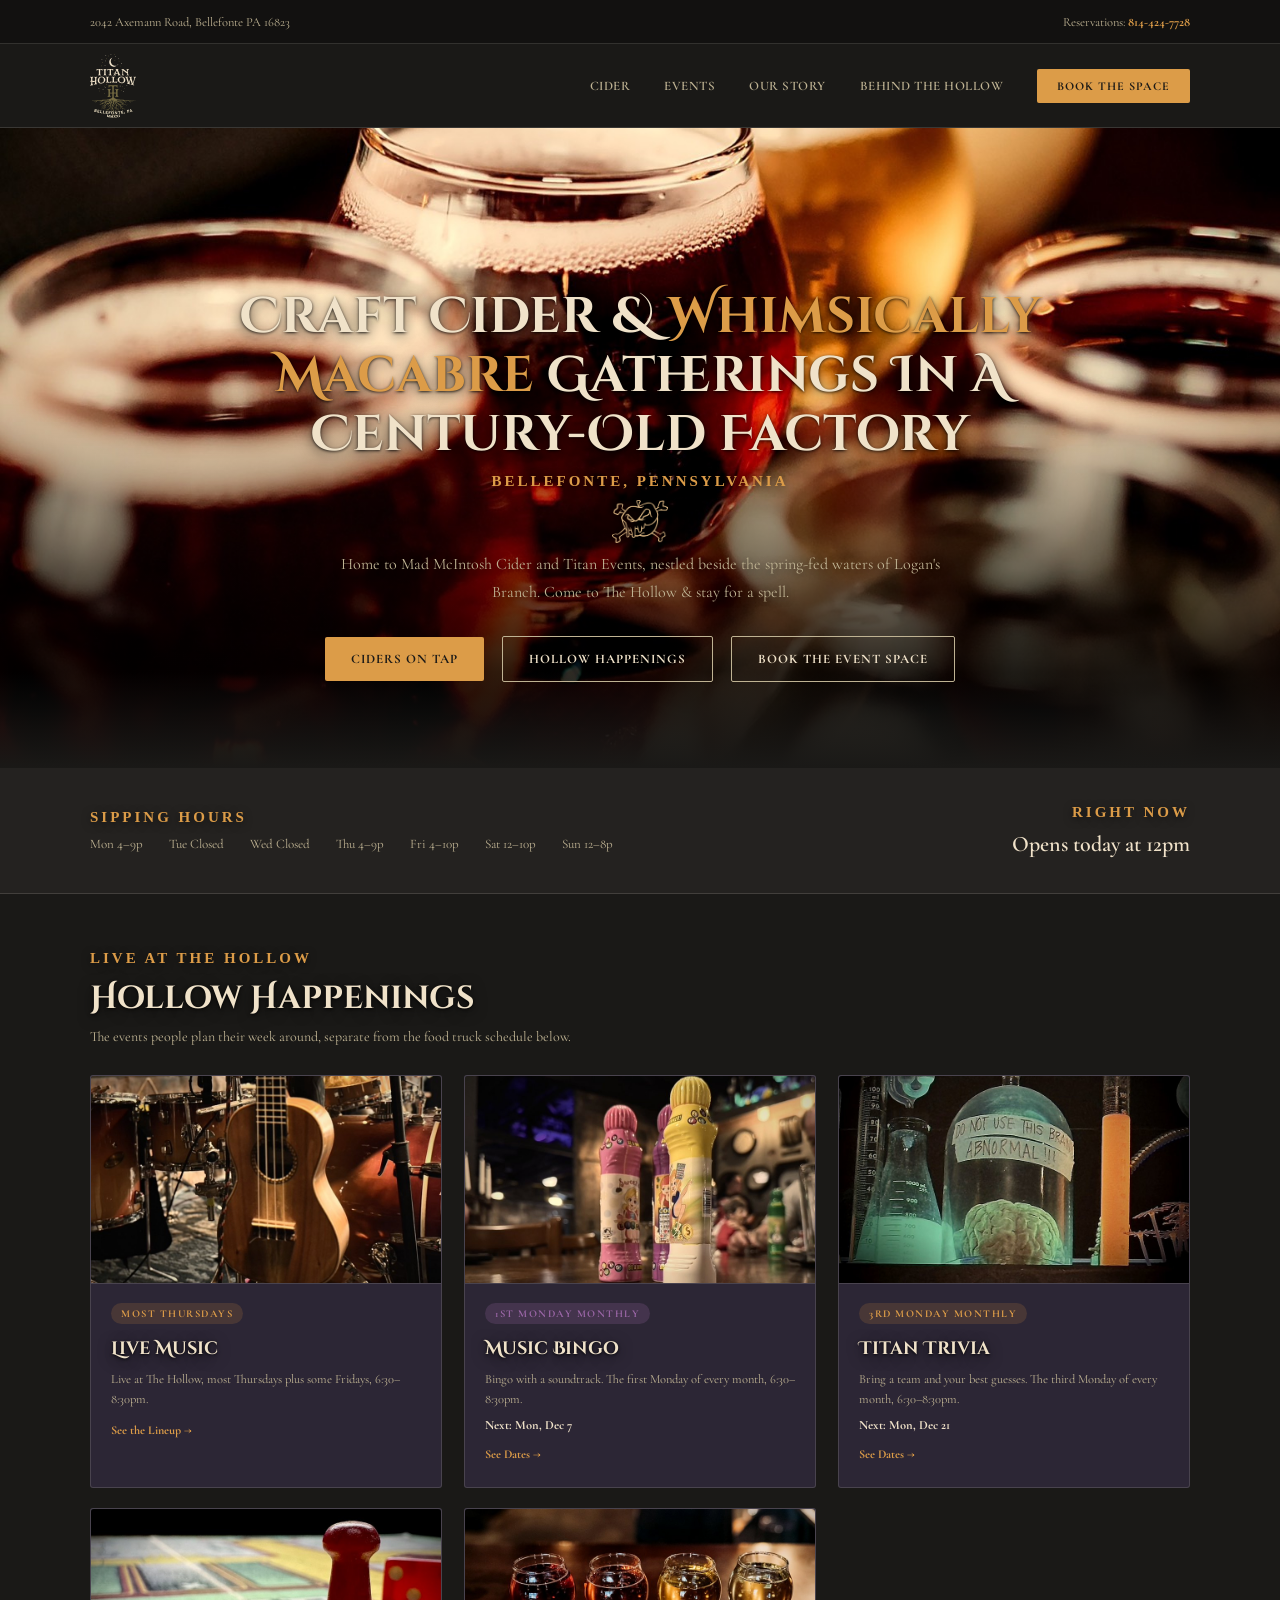
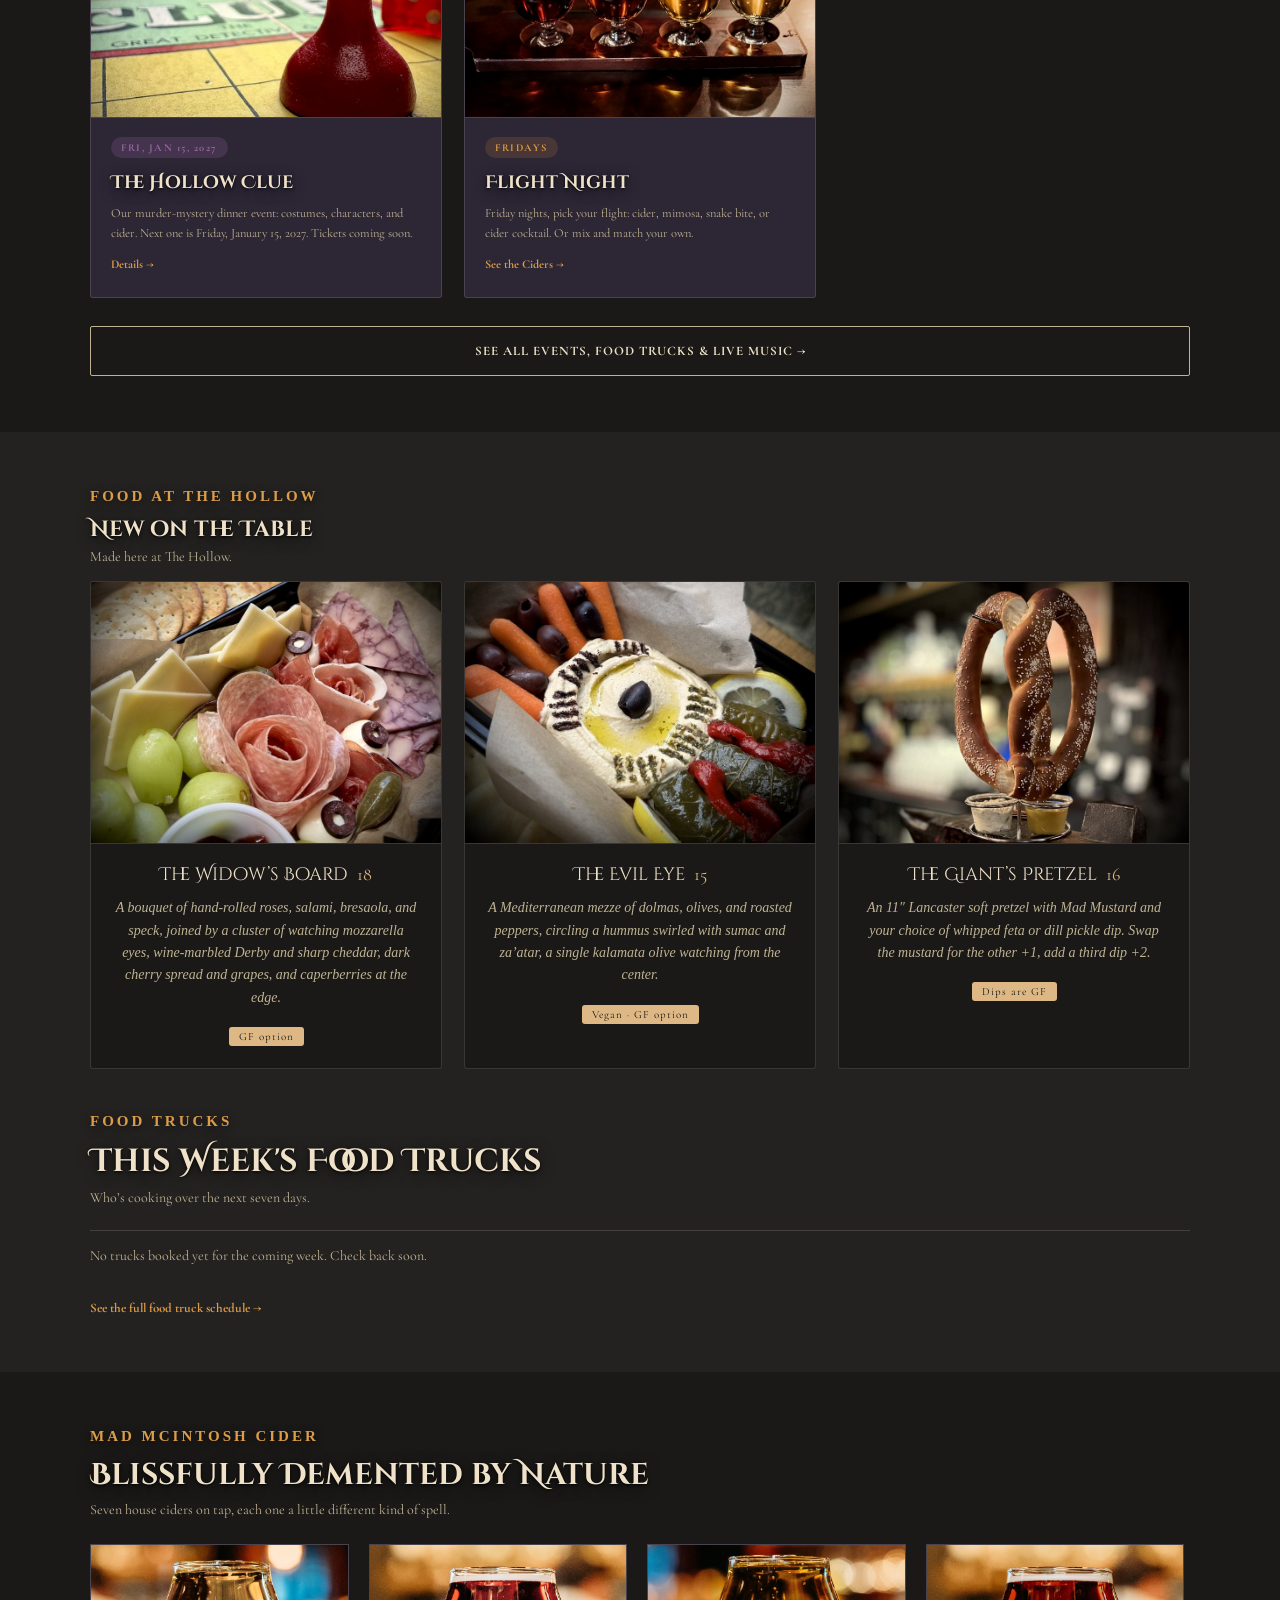
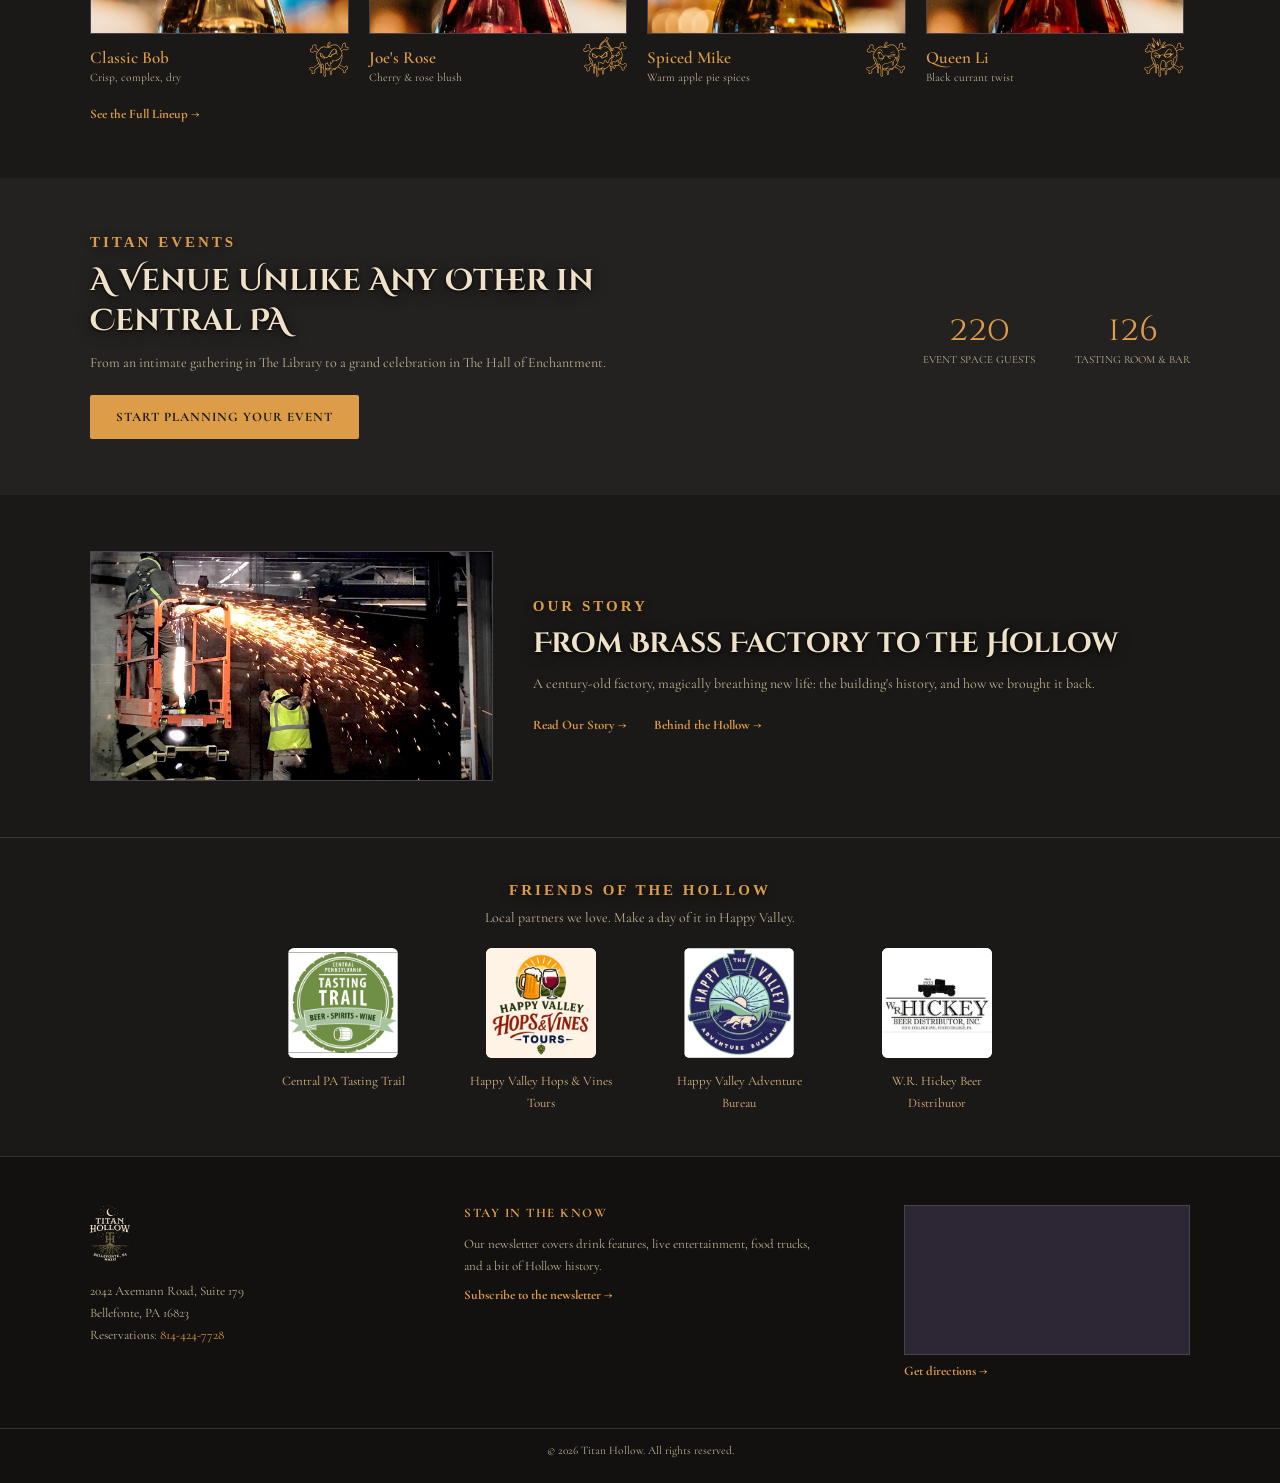
==== commit 9542acb1: "Swap cider name icons for Angie's new gold line icons Co-Authored-By: Claude Opus 5.5 <noreply@anthr" ====
--- a/index.html
+++ b/index.html
@@ -296,25 +296,25 @@
     
     <div style="width:23.5%;">
       <div class="imgbox" style="height:90px; margin-bottom:10px;"><img src="images/cider-classic-bob.jpg" alt="A glass of Classic Bob"></div>
-      <div style="font-family:'Cormorant Garamond', Georgia, serif; font-weight:600; font-size:17px; color:#DC9C48; display:flex; align-items:center; justify-content:space-between; gap:8px; white-space:nowrap;">Classic Bob<img class="cider-mark" src="images/cider-icons-outline/classic-bob.svg" alt="" style="height:34px; flex:0 0 auto; margin:-4px 0;"></div>
+      <div style="font-family:'Cormorant Garamond', Georgia, serif; font-weight:600; font-size:17px; color:#DC9C48; display:flex; align-items:center; justify-content:space-between; gap:8px; white-space:nowrap;">Classic Bob<img class="cider-mark" src="images/cider-icons-gold/classic-bob.svg" alt="" style="height:40px; flex:0 0 auto; margin:-7px 0;"></div>
       <div style="font-size:11.5px; color:#BFB393;">Crisp, complex, dry</div>
     </div>
     
     <div style="width:23.5%;">
       <div class="imgbox" style="height:90px; margin-bottom:10px;"><img src="images/cider-joes-rose.jpg" alt="A glass of Joe's Rose"></div>
-      <div style="font-family:'Cormorant Garamond', Georgia, serif; font-weight:600; font-size:17px; color:#DC9C48; display:flex; align-items:center; justify-content:space-between; gap:8px; white-space:nowrap;">Joe's Rose<img class="cider-mark" src="images/cider-icons-outline/joes-rose.svg" alt="" style="height:34px; flex:0 0 auto; margin:-4px 0;"></div>
+      <div style="font-family:'Cormorant Garamond', Georgia, serif; font-weight:600; font-size:17px; color:#DC9C48; display:flex; align-items:center; justify-content:space-between; gap:8px; white-space:nowrap;">Joe's Rose<img class="cider-mark" src="images/cider-icons-gold/joes-rose.svg" alt="" style="height:40px; flex:0 0 auto; margin:-7px 0;"></div>
       <div style="font-size:11.5px; color:#BFB393;">Cherry &amp; rose blush</div>
     </div>
     
     <div style="width:23.5%;">
       <div class="imgbox" style="height:90px; margin-bottom:10px;"><img src="images/cider-spiced-mike.jpg" alt="A glass of Spiced Mike"></div>
-      <div style="font-family:'Cormorant Garamond', Georgia, serif; font-weight:600; font-size:17px; color:#DC9C48; display:flex; align-items:center; justify-content:space-between; gap:8px; white-space:nowrap;">Spiced Mike<img class="cider-mark" src="images/cider-icons-outline/spiced-mike.svg" alt="" style="height:34px; flex:0 0 auto; margin:-4px 0;"></div>
+      <div style="font-family:'Cormorant Garamond', Georgia, serif; font-weight:600; font-size:17px; color:#DC9C48; display:flex; align-items:center; justify-content:space-between; gap:8px; white-space:nowrap;">Spiced Mike<img class="cider-mark" src="images/cider-icons-gold/spiced-mike.svg" alt="" style="height:40px; flex:0 0 auto; margin:-7px 0;"></div>
       <div style="font-size:11.5px; color:#BFB393;">Warm apple pie spices</div>
     </div>
     
     <div style="width:23.5%;">
       <div class="imgbox" style="height:90px; margin-bottom:10px;"><img src="images/cider-queen-li.jpg" alt="A glass of Queen Li"></div>
-      <div style="font-family:'Cormorant Garamond', Georgia, serif; font-weight:600; font-size:17px; color:#DC9C48; display:flex; align-items:center; justify-content:space-between; gap:8px; white-space:nowrap;">Queen Li<img class="cider-mark" src="images/cider-icons-outline/queen-li.svg" alt="" style="height:34px; flex:0 0 auto; margin:-4px 0;"></div>
+      <div style="font-family:'Cormorant Garamond', Georgia, serif; font-weight:600; font-size:17px; color:#DC9C48; display:flex; align-items:center; justify-content:space-between; gap:8px; white-space:nowrap;">Queen Li<img class="cider-mark" src="images/cider-icons-gold/queen-li.svg" alt="" style="height:40px; flex:0 0 auto; margin:-7px 0;"></div>
       <div style="font-size:11.5px; color:#BFB393;">Black currant twist</div>
     </div>
   </div>
--- a/responsive.css
+++ b/responsive.css
@@ -10,6 +10,10 @@
 [style*="width:600px"], [style*="width:620px"], [style*="width:640px"],
 [style*="width:700px"], [style*="width:760px"], [style*="width:820px"],
 [style*="width:1280px"] { max-width:100%; }
+
+/* Friends of the Hollow: every logo the same square tile */
+.friends-row > a { width:150px; }
+.friends-row img { width:110px; height:110px !important; object-fit:contain; }
 
 /* House-made food cards stack on tablets */
 @media (max-width:1000px) { .menu-card { width:100% !important; } }
@@ -56,7 +60,8 @@
   .cider-lineup[style] > a[style] { width:30% !important; flex:0 0 30% !important; margin-bottom:10px; }
   .cider-lineup[style] { justify-content:center !important; flex-wrap:wrap !important; }
   .mm-arch { max-width:240px; margin:10px auto 0 !important; }
-  .friends-row > a { width:auto !important; flex:0 0 auto !important; }
+  .friends-row[style] { display:grid !important; grid-template-columns:repeat(2, 140px); justify-content:center; align-items:start; gap:26px 24px !important; }
+  .friends-row > a { width:140px !important; font-size:13px; line-height:1.35; }
   #holiday-bash [style*="width:34%"] { width:70% !important; flex:0 0 70% !important; margin:0 auto; }
   #holiday-bash > div { padding:20px !important; }
   /* Photos keep a sensible height once full width */
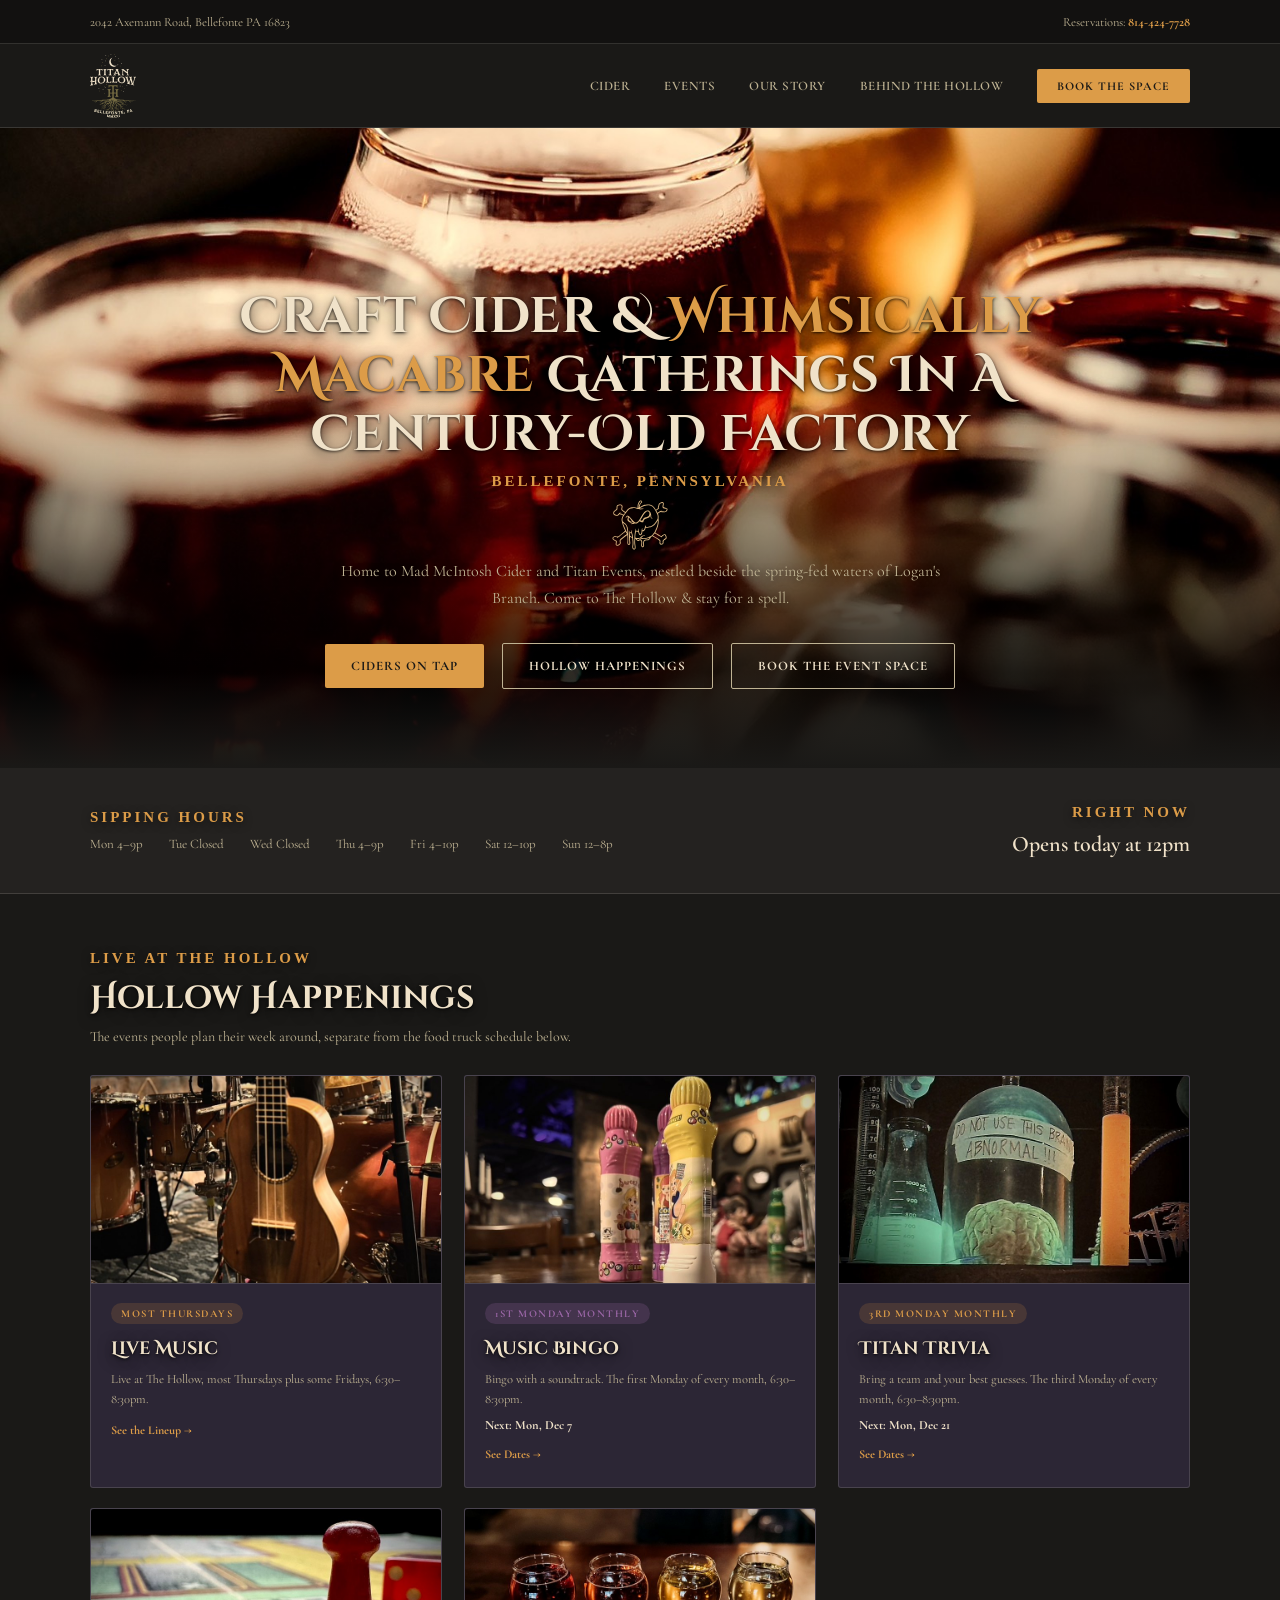
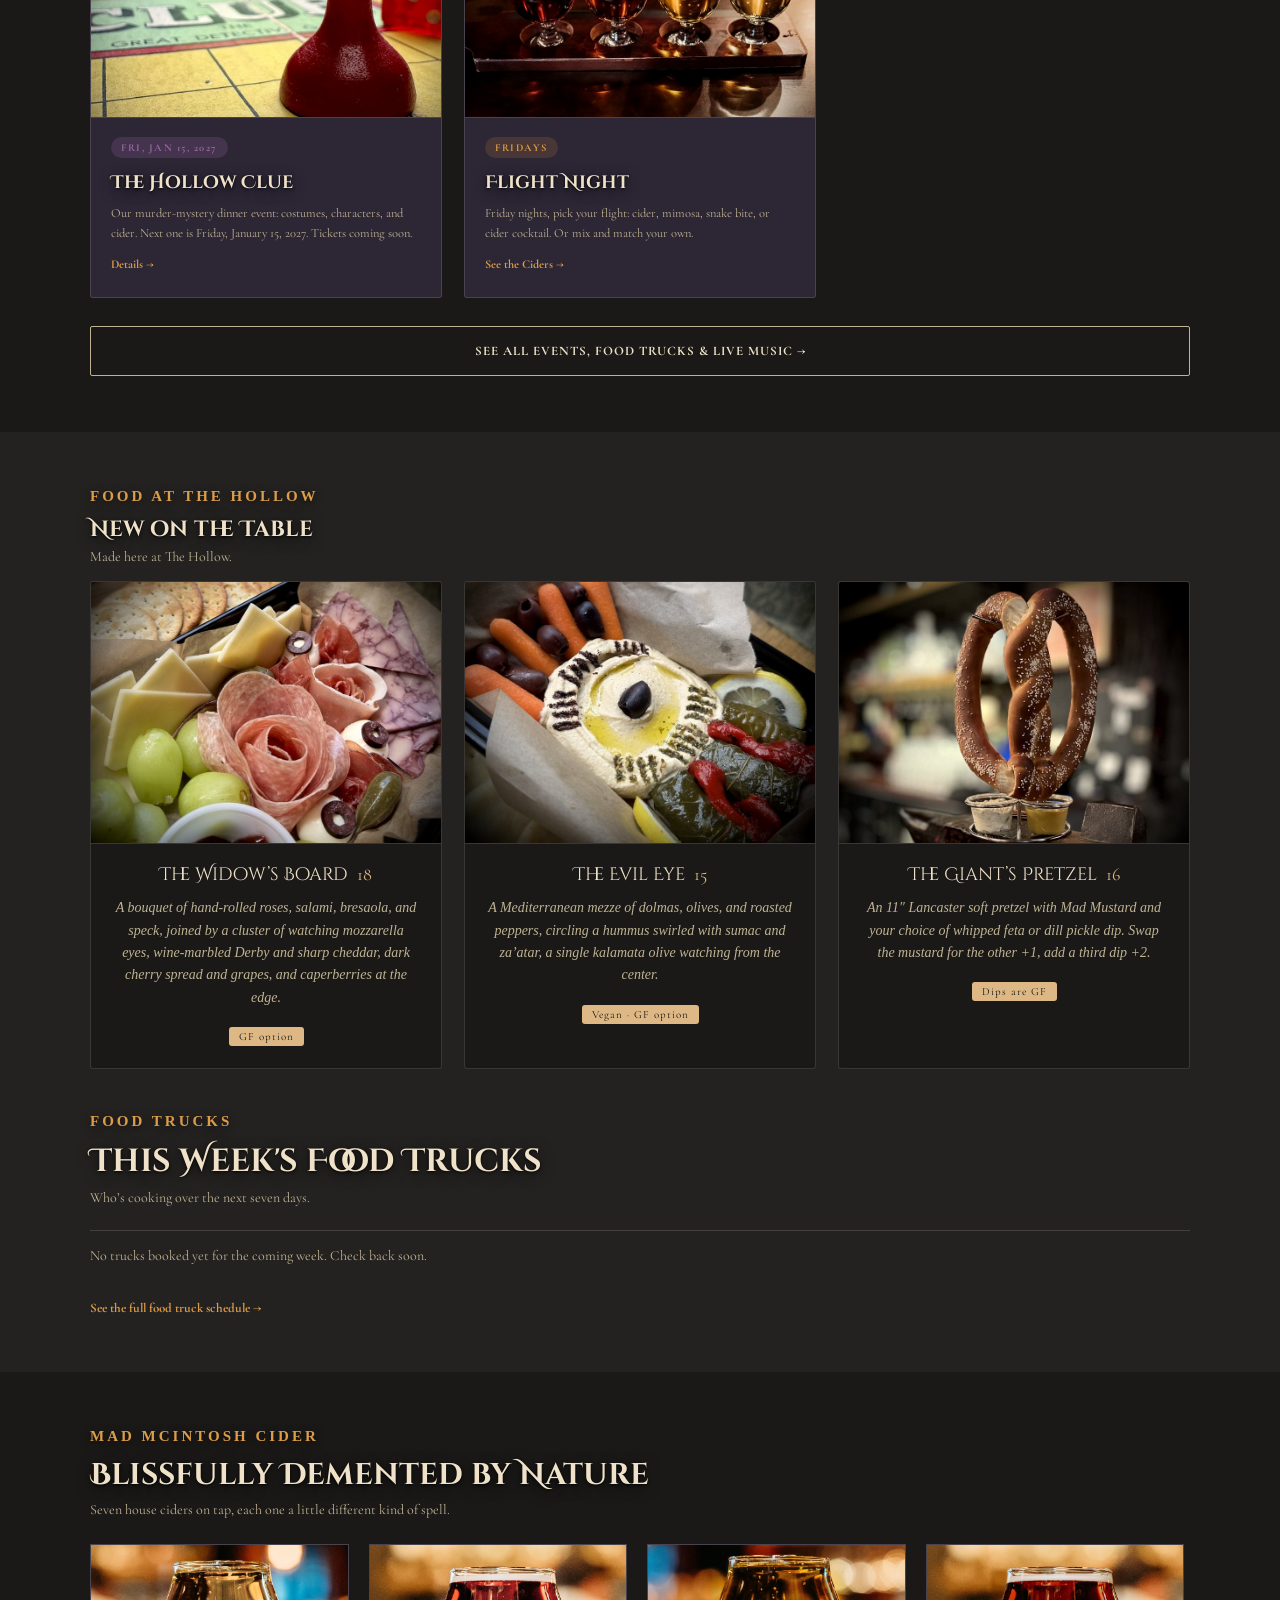
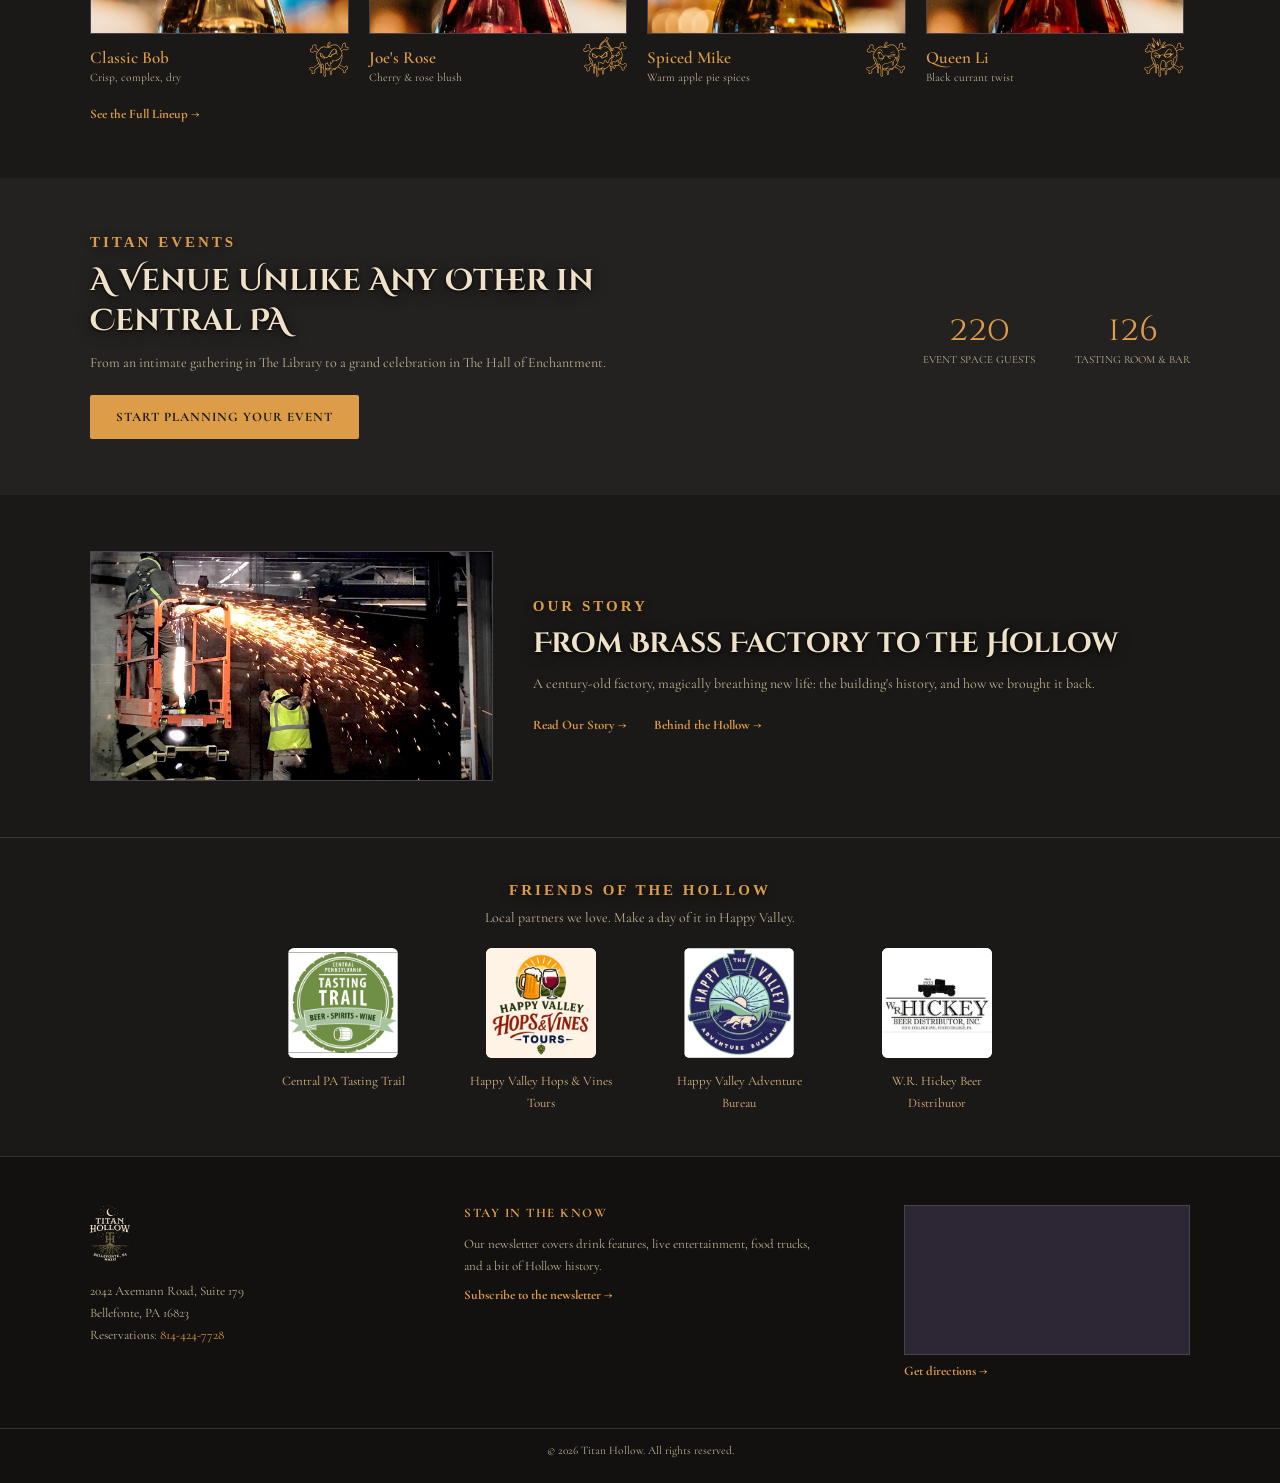
==== commit b39ad696: "Use Angie's new line art for the Meet the Family lineup and homepage emblem Co-Authored-By: Claude O" ====
--- a/index.html
+++ b/index.html
@@ -36,7 +36,7 @@
       Craft Cider &amp; <span style="color:#DC9C48;">Whimsically Macabre</span> Gatherings In A Century-Old Factory
     </h1>
     <div class="eyebrow" style="text-align:center; margin:6px 0 10px;">Bellefonte, Pennsylvania</div>
-    <img src="images/mad-mcintosh-emblem-parchment.png" alt="" style="width:56px; height:auto; margin:0 auto 8px; display:block; filter:drop-shadow(0 3px 10px rgba(0,0,0,0.6));">
+    <img src="images/mad-mcintosh-emblem-line.svg" alt="" style="width:56px; height:auto; margin:0 auto 8px; display:block; filter:drop-shadow(0 3px 10px rgba(0,0,0,0.6));">
     <p style="font-size:16px; color:#BFB393; line-height:1.7; max-width:600px; margin:0 auto 30px; text-shadow:0 2px 8px rgba(0,0,0,0.6);">
       Home to Mad McIntosh Cider and Titan Events, nestled beside the spring-fed waters of Logan's Branch.
       Come to The Hollow &amp; stay for a spell.
